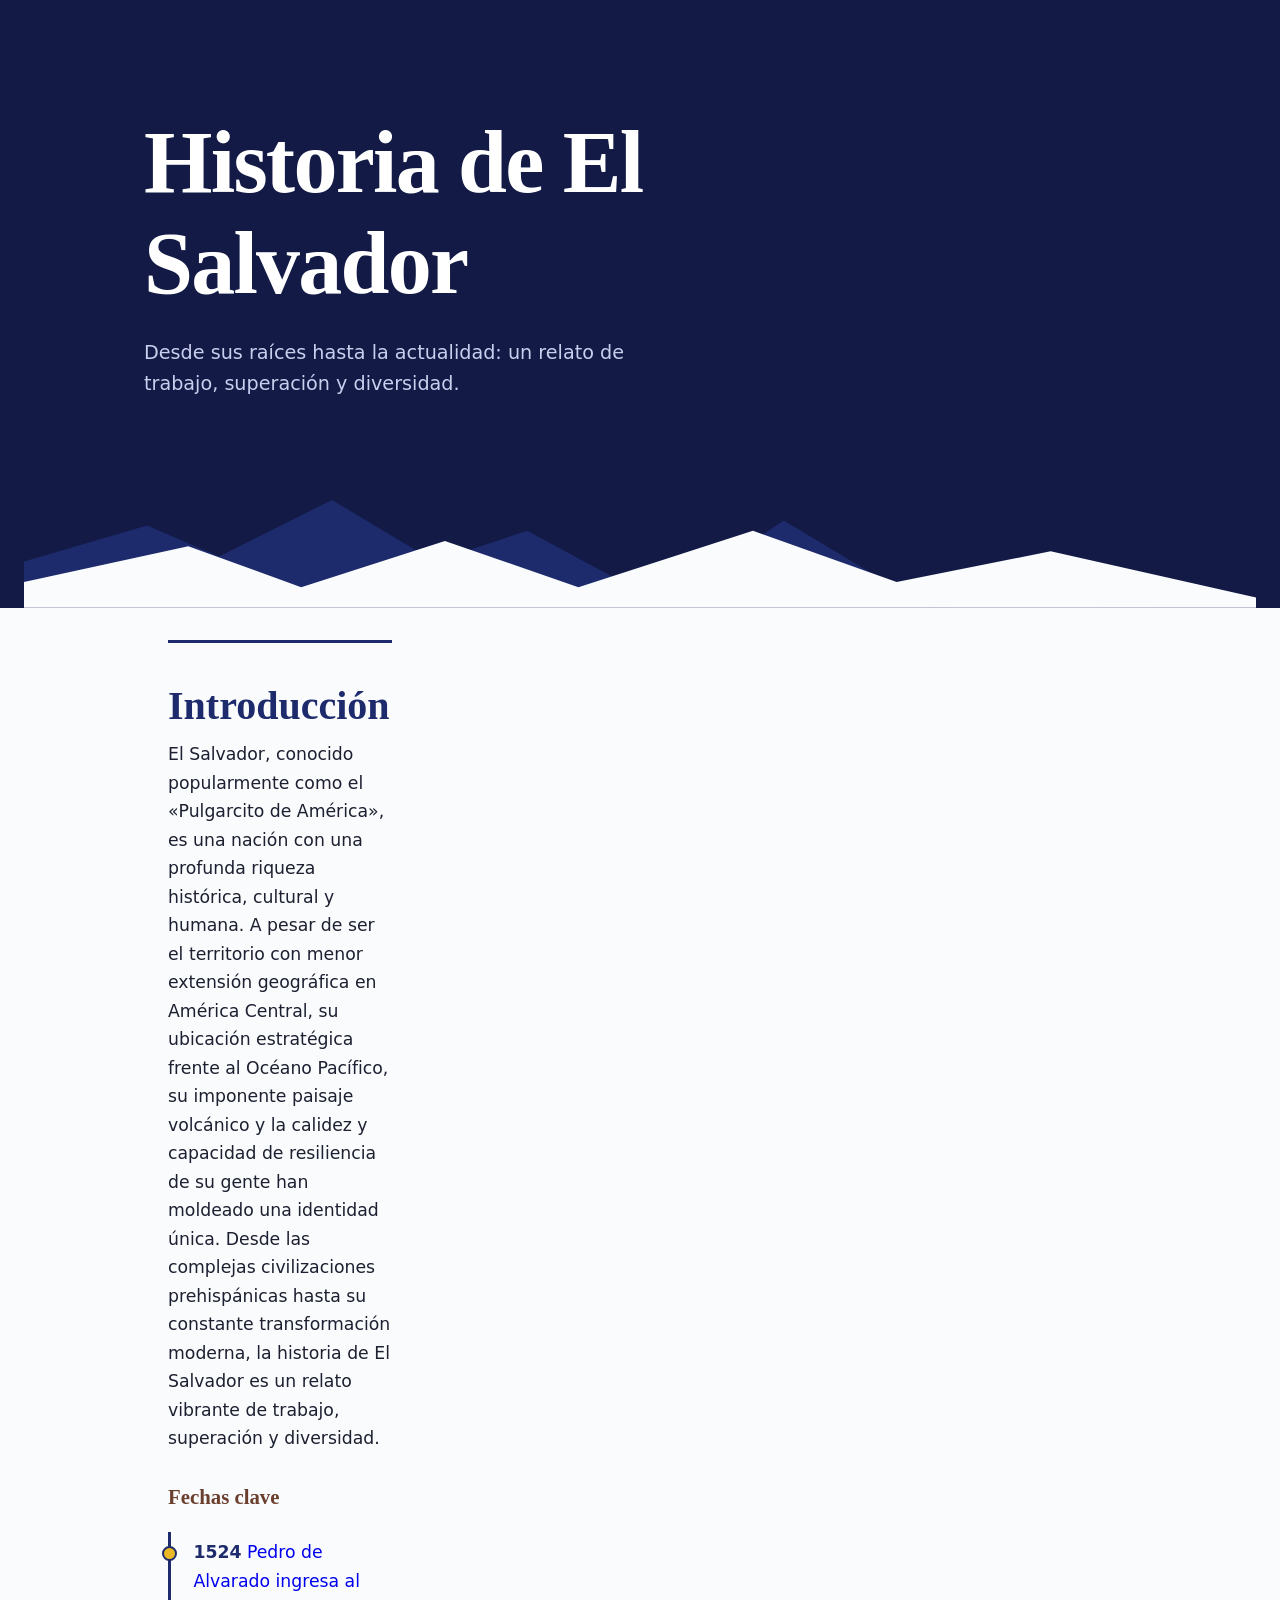
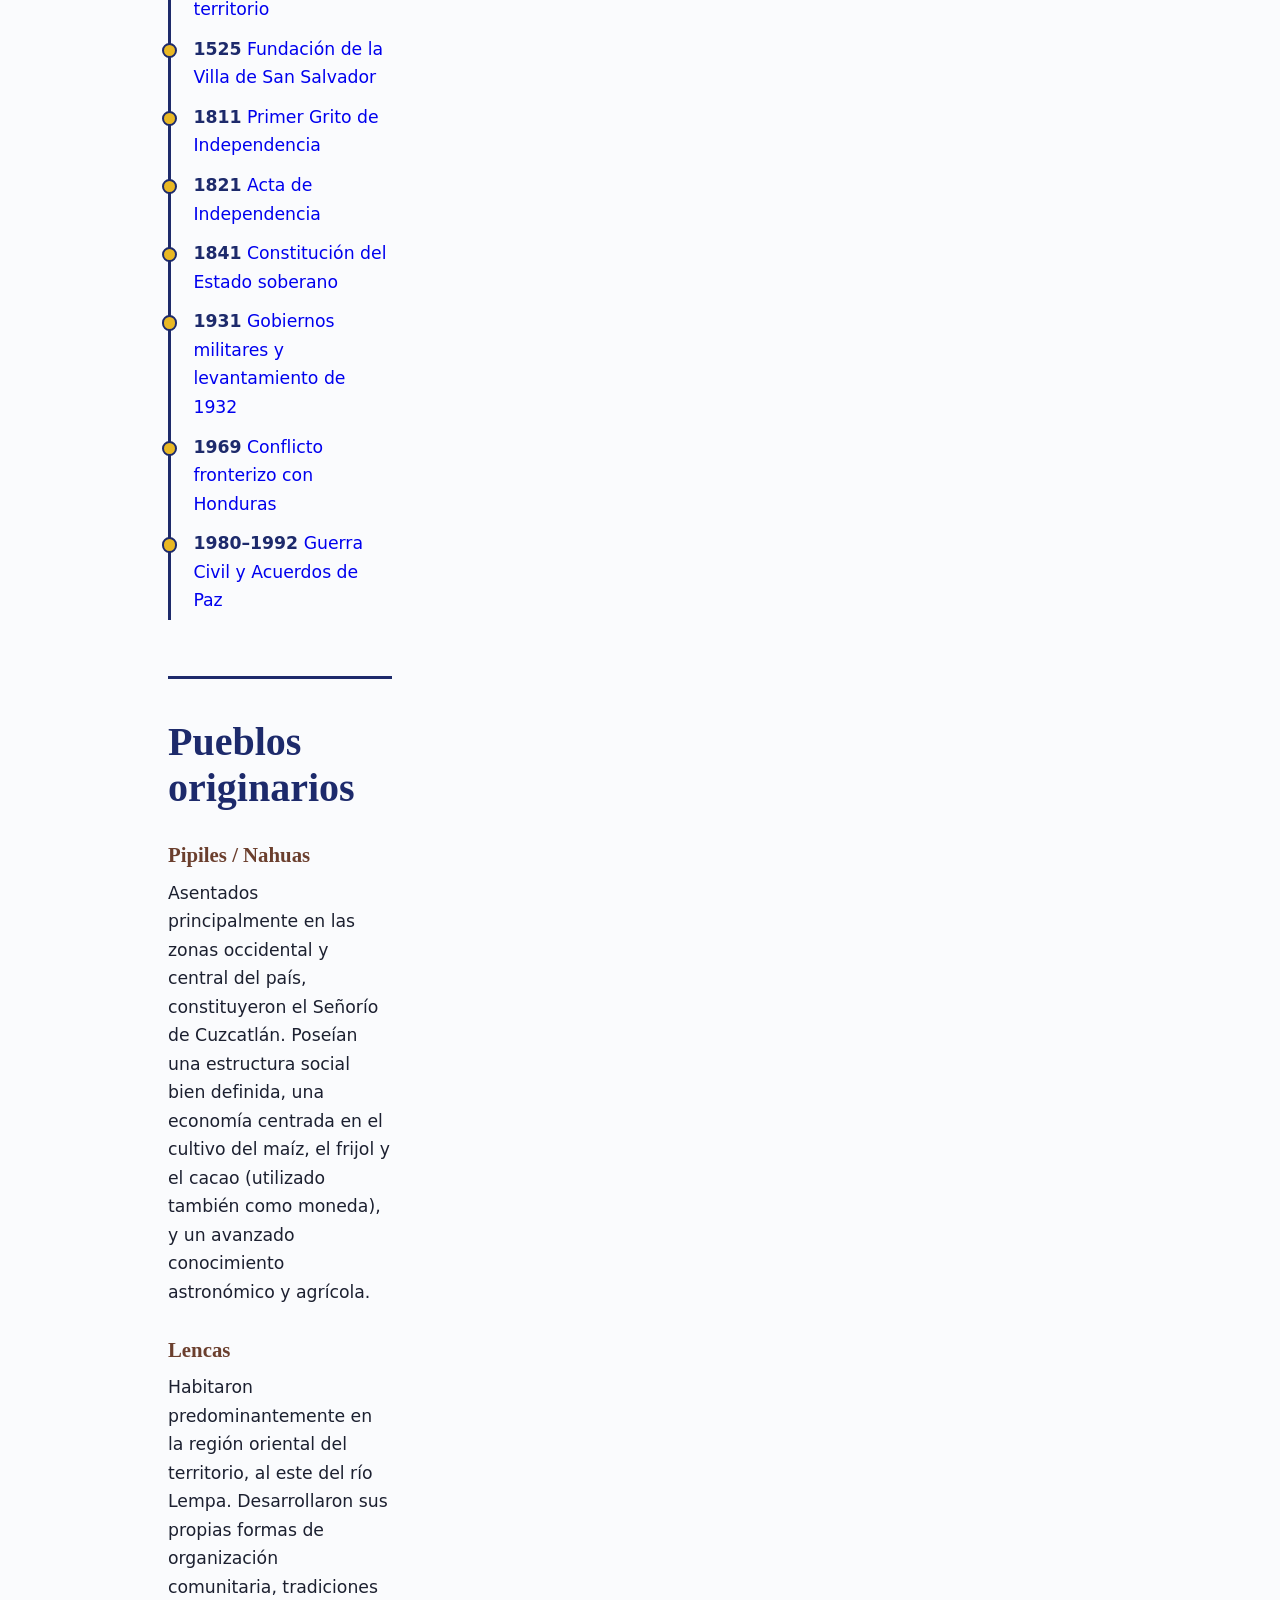
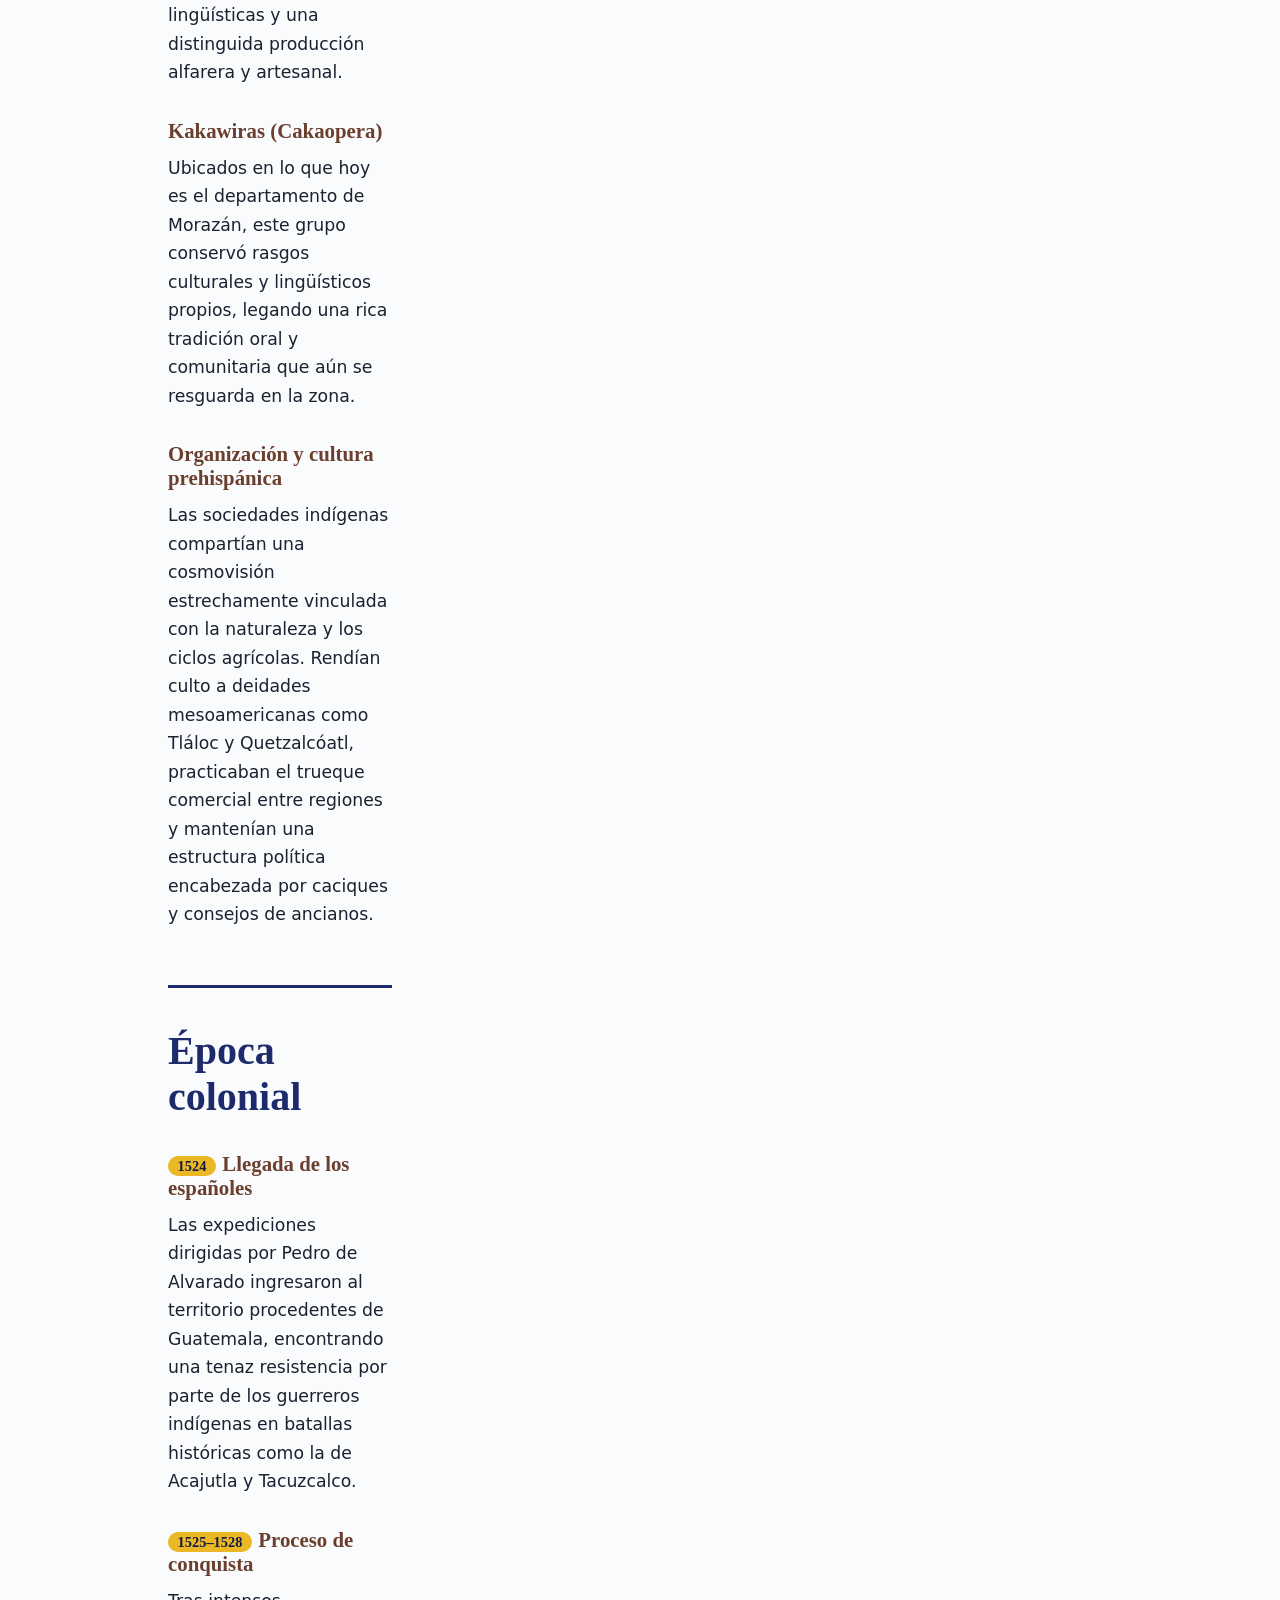
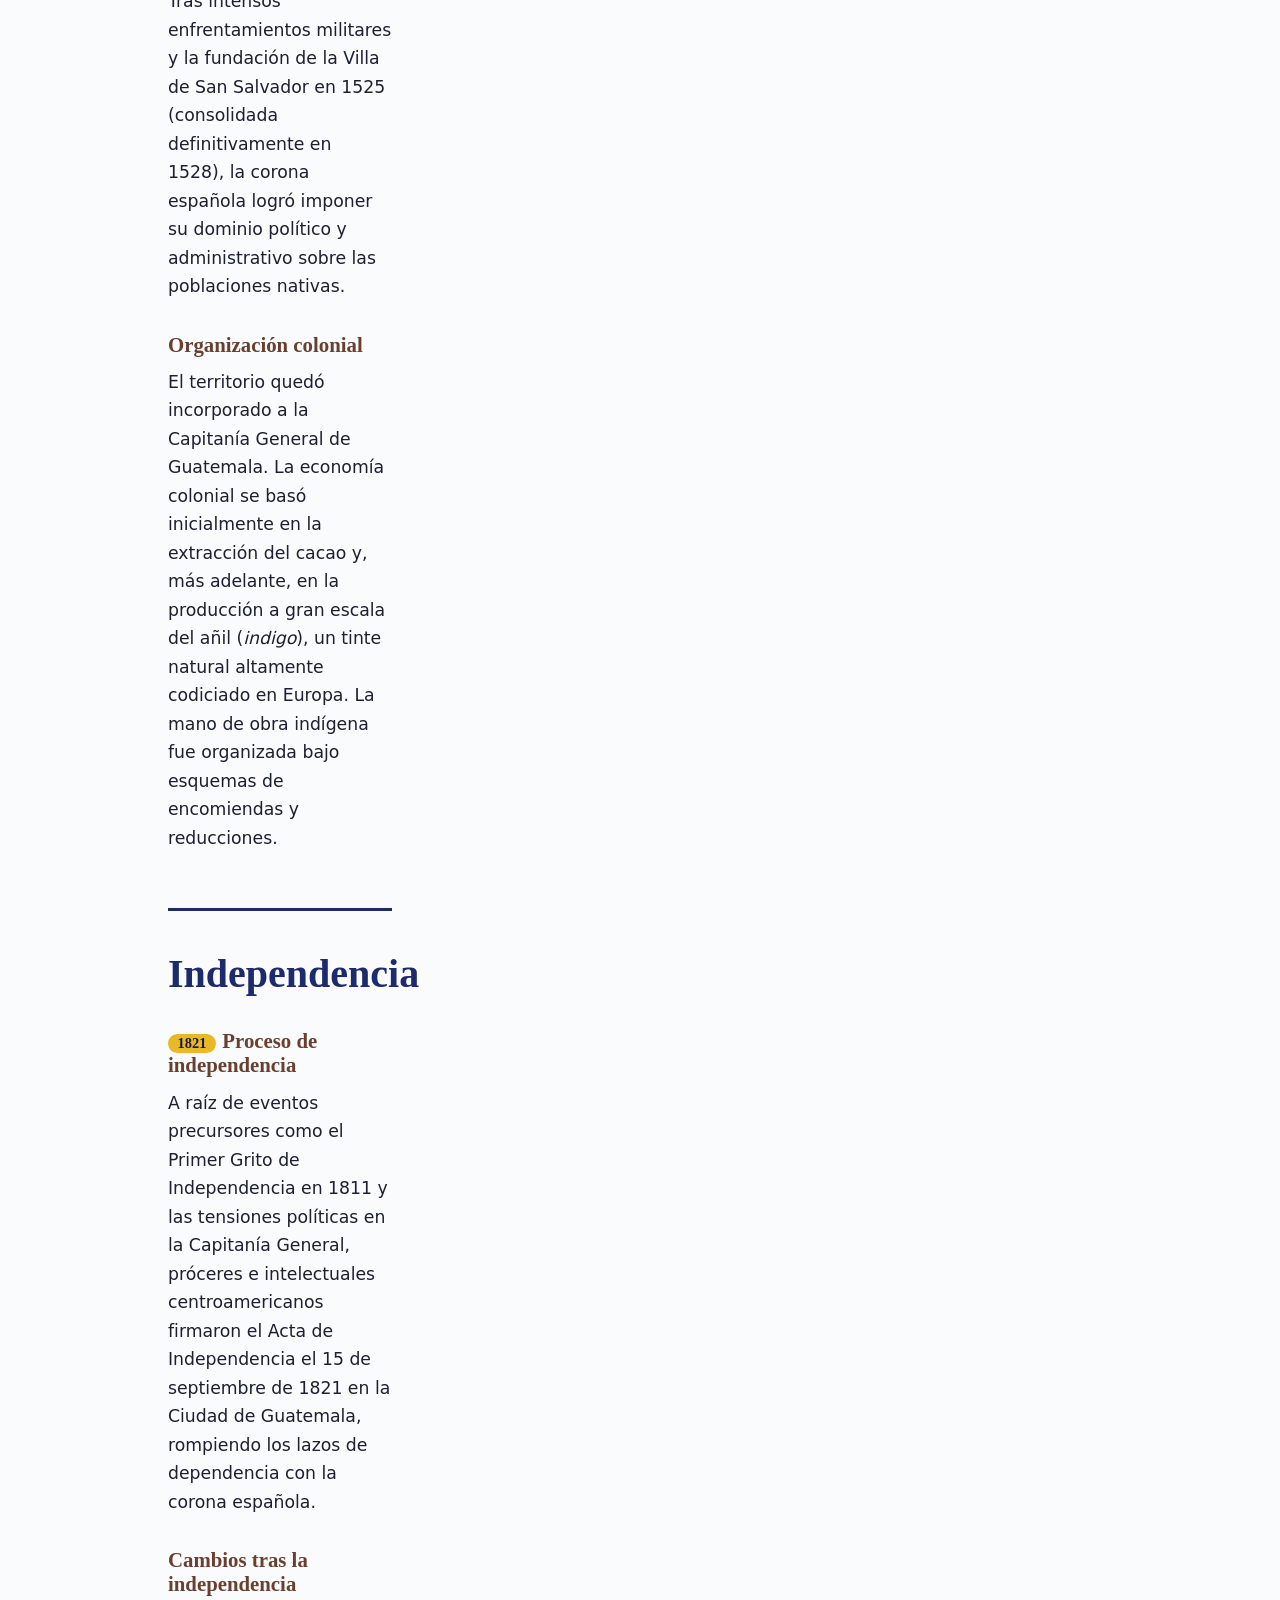
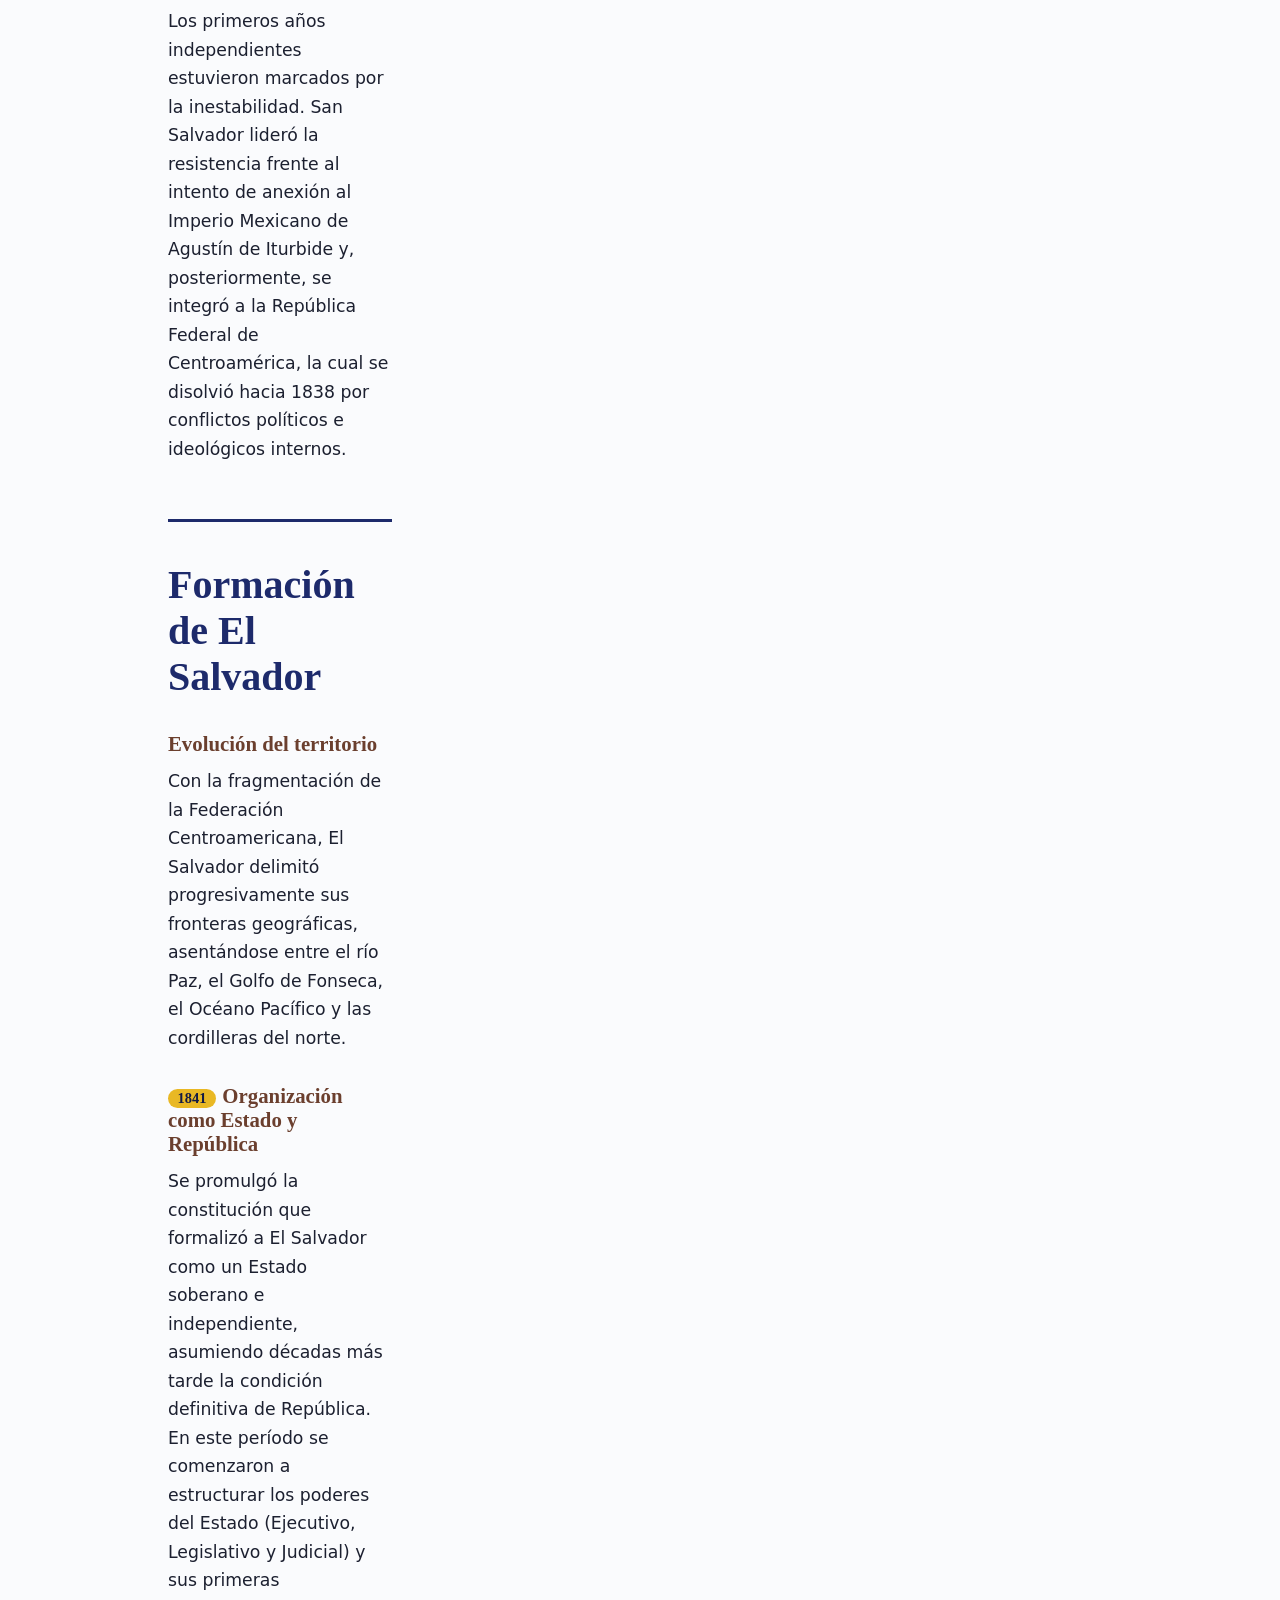
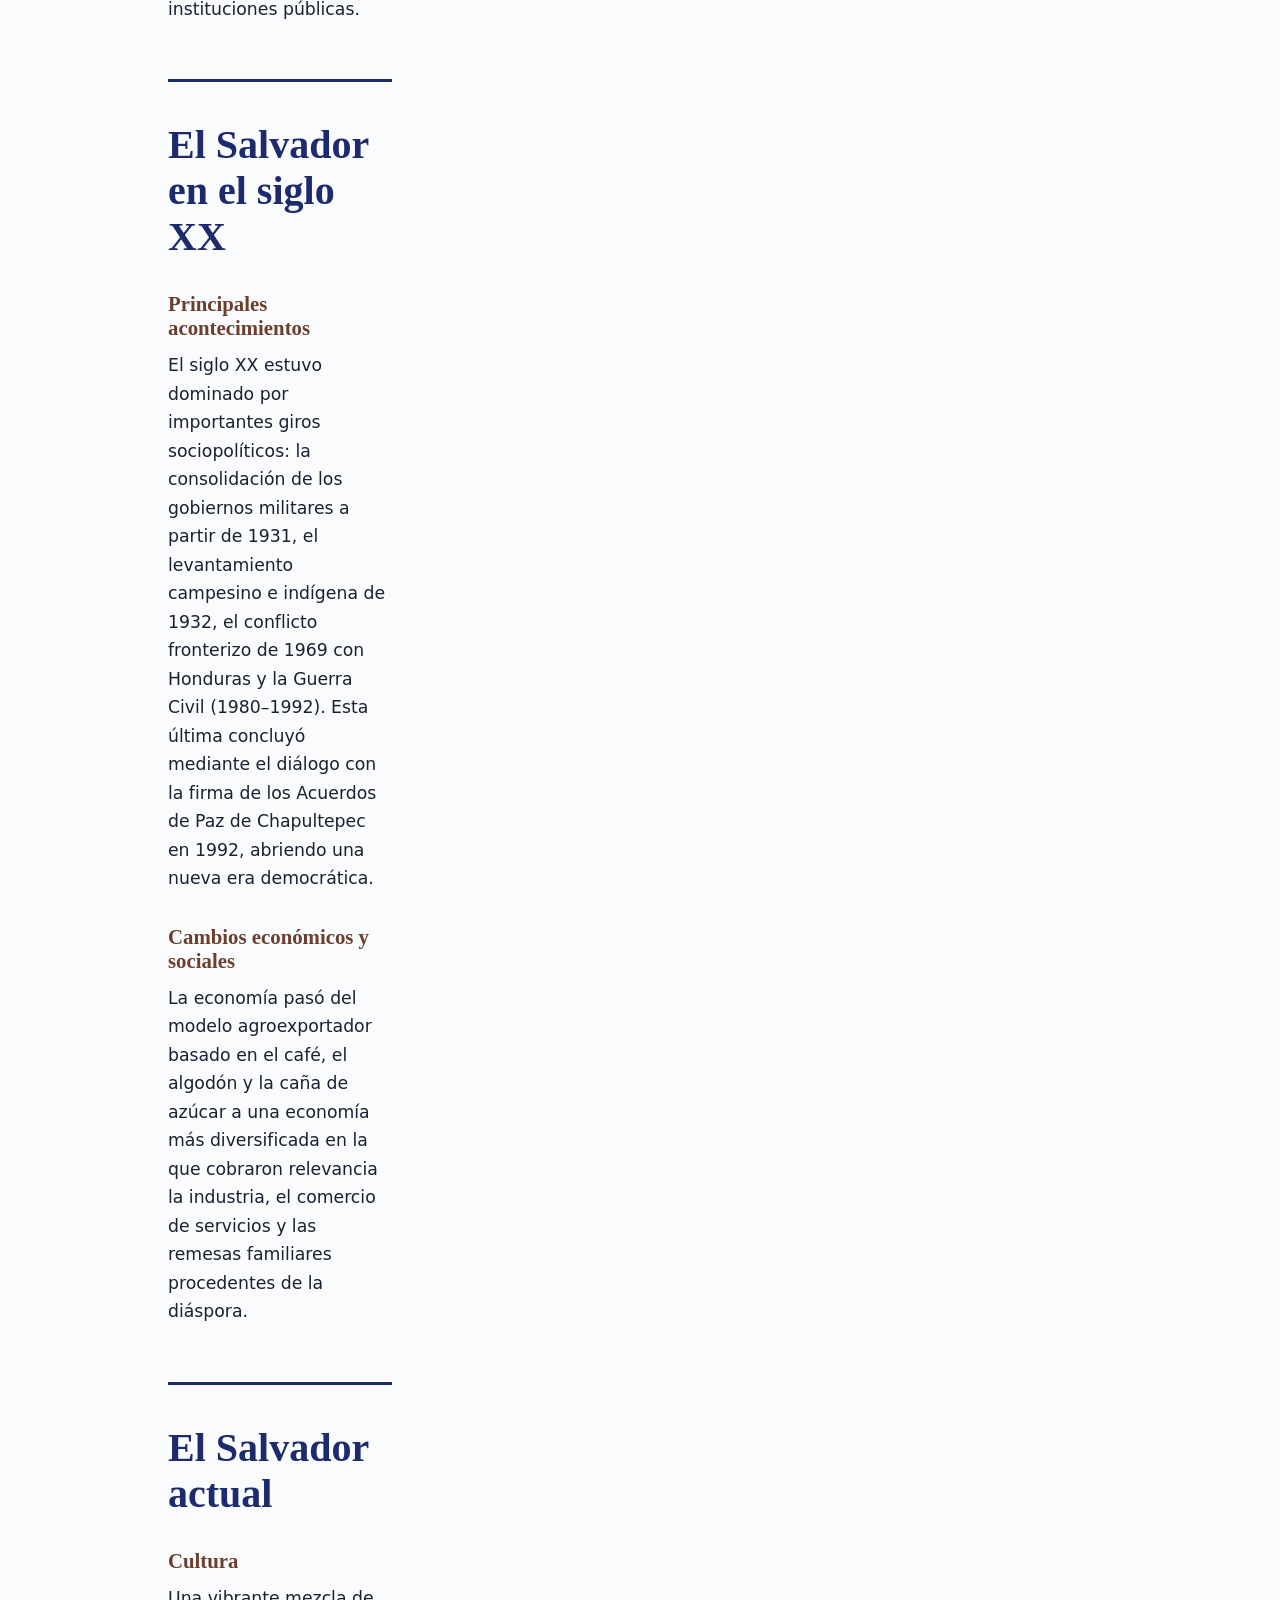
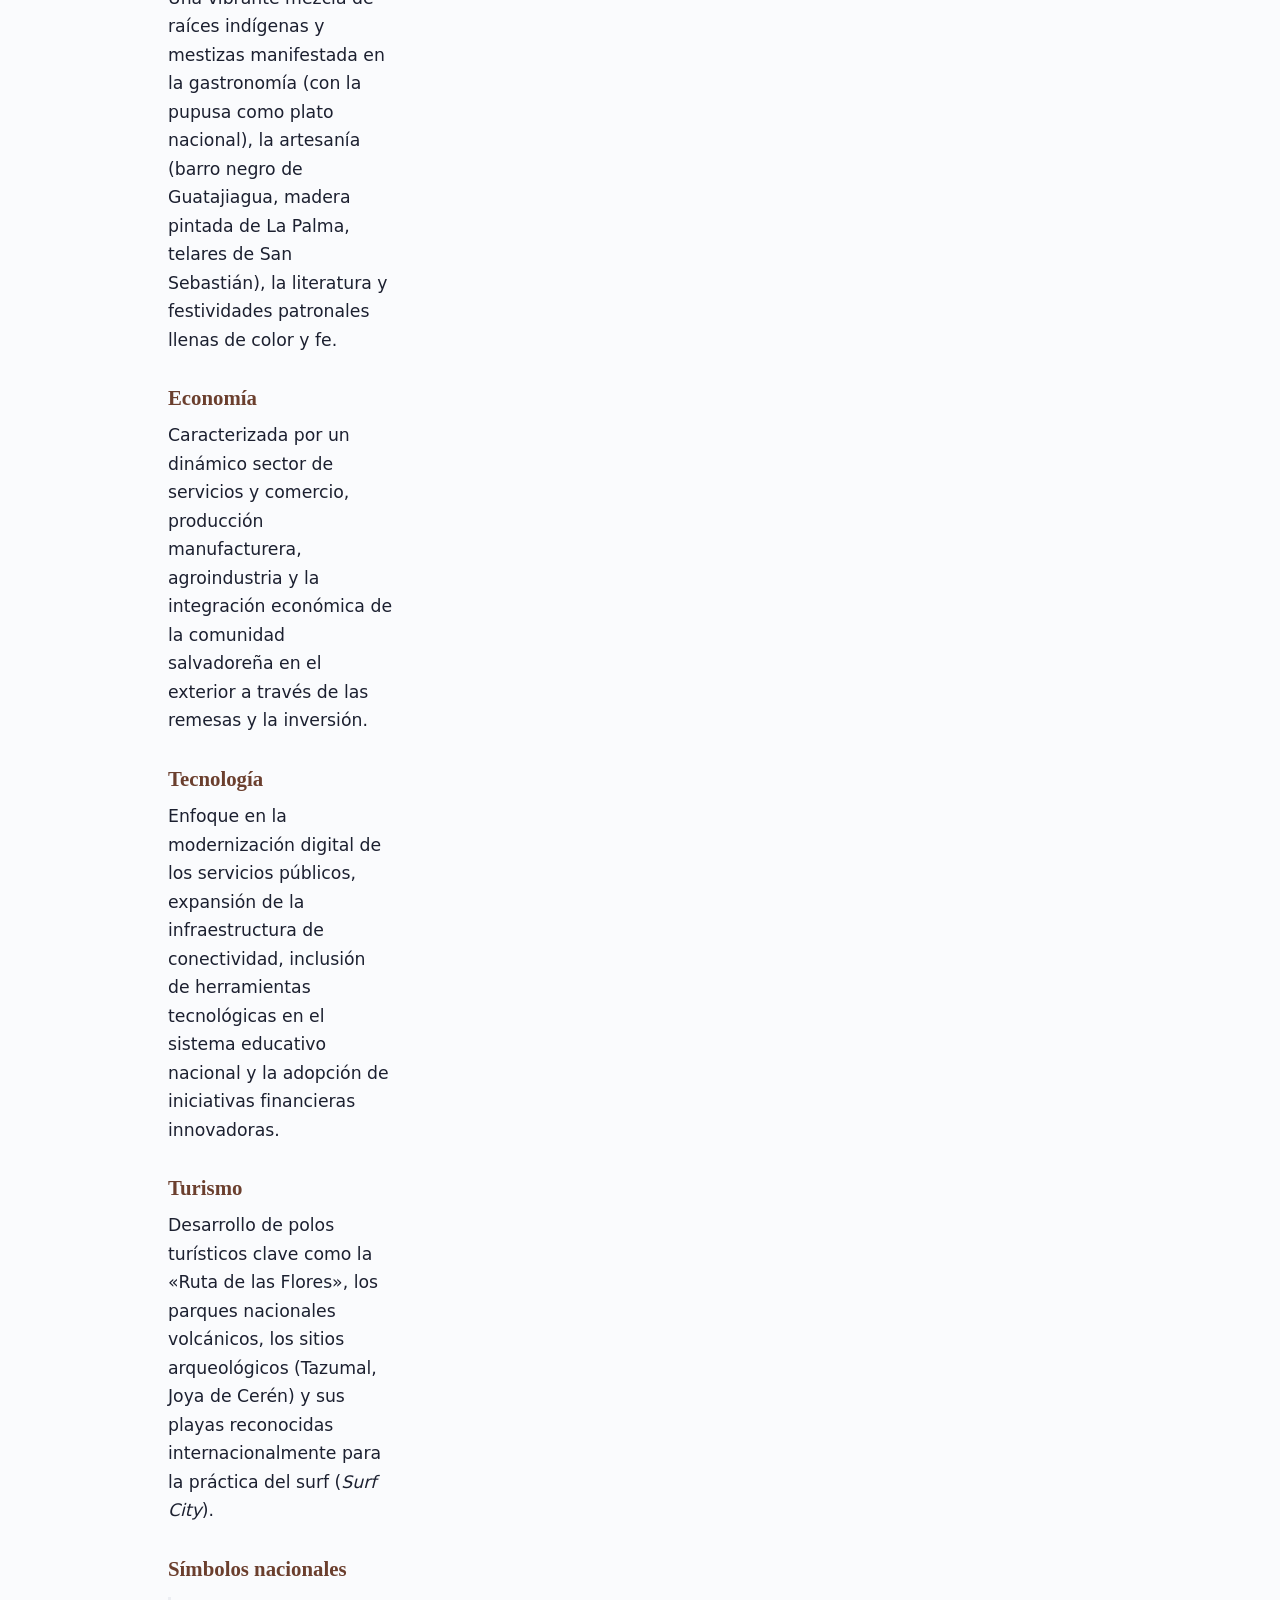
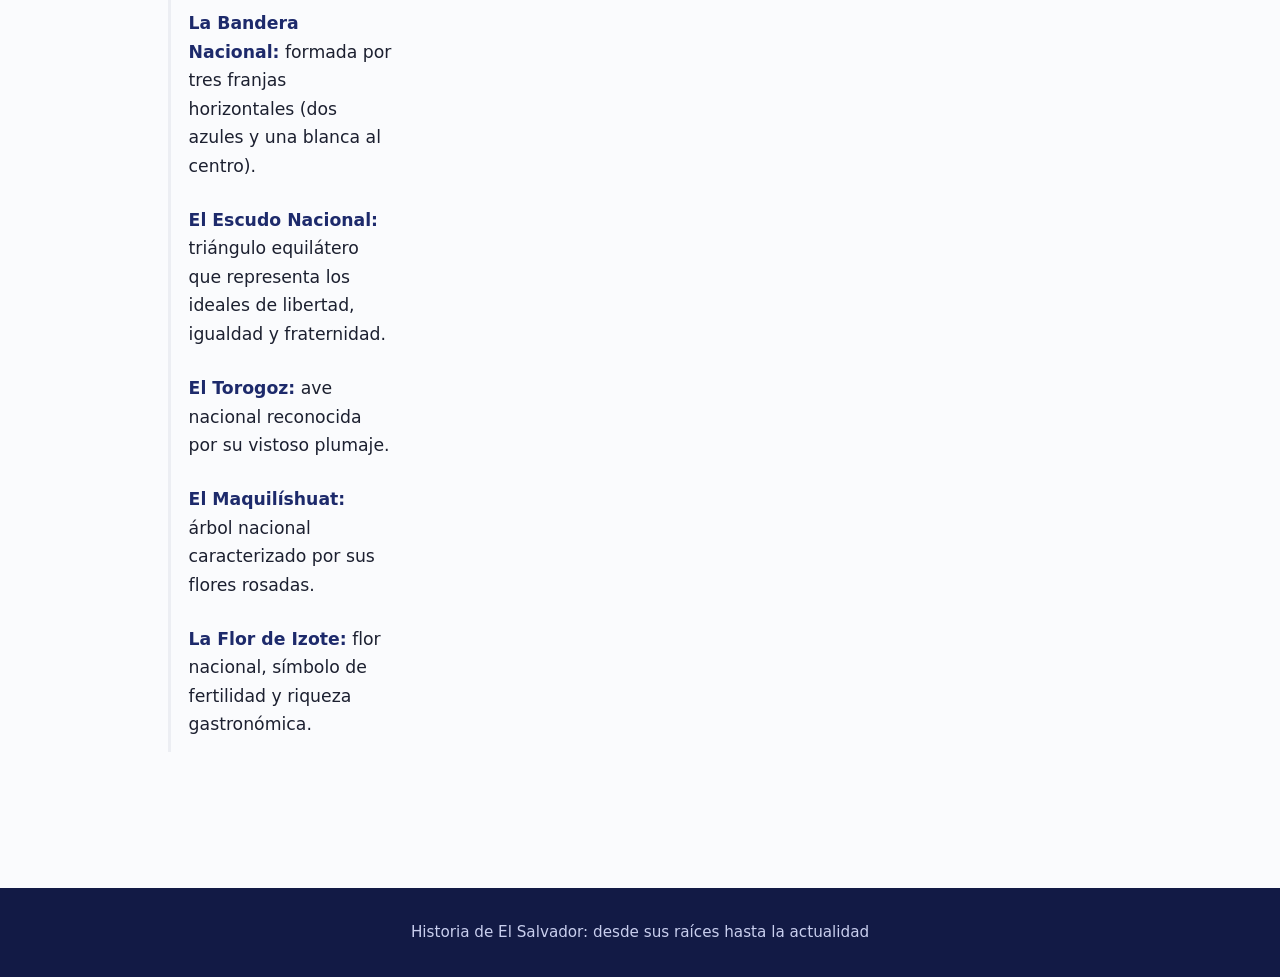
==== index.html @ 71a34c76 "Rename iniciosv.html to index.html" ====
<!DOCTYPE html>
<html lang="es">
<head>
<meta charset="UTF-8">
<meta name="viewport" content="width=device-width, initial-scale=1.0">
<meta name="robots" content="noindex, nofollow">
<style>
:root{--anil:#1d2a6b;--osc:#121a45;--ceniza:#eceef3;--papel:#fafbfd;--tinta:#1c2030;--maiz:#e9b824;--barro:#6b3f2e}
*{box-sizing:border-box}
html{scroll-behavior:smooth}
body{margin:0;font:1.08rem/1.65 "Source Sans 3",system-ui,sans-serif;color:var(--tinta);background:var(--papel)}
h1,h2,h3{font-family:Fraunces,Georgia,serif;line-height:1.15;margin:0}
:focus-visible{outline:3px solid var(--maiz);outline-offset:3px}
.portada{background:var(--osc);color:#fff;padding:clamp(3rem,10vw,7rem) 1.5rem 0}
.portada .in{max-width:62rem;margin:0 auto;padding-bottom:4rem}
.portada h1{font-size:clamp(2.5rem,8vw,5.5rem);font-weight:800;letter-spacing:-.02em;max-width:15ch}
.portada p{max-width:34rem;margin:1.4rem 0 0;font-size:1.2rem;color:#c9cfee}
.volcanes{display:block;width:100%;height:auto}
.volcanes path{fill:var(--anil)}
.volcanes path:last-child{fill:var(--papel)}
.wrap{max-width:62rem;margin:0 auto;padding:0 1.5rem;display:grid;grid-template-columns:14rem 1fr;gap:3.5rem}
nav{position:sticky;top:0;align-self:start;padding:2rem 0}
nav ol{list-style:none;margin:0;padding:0;border-left:3px solid var(--ceniza)}
nav a{display:block;padding:.45rem 0 .45rem 1rem;text-decoration:none;color:#4a5068;font-weight:600;font-size:.96rem;margin-left:-3px;border-left:3px solid transparent}
nav a:hover,nav a.on{color:var(--anil);border-left-color:var(--maiz)}
main{padding:2rem 0 5rem;max-width:42rem}
section{padding-top:2.5rem;margin-bottom:3.5rem;border-top:3px solid var(--anil)}
h2{font-size:clamp(1.8rem,4vw,2.5rem);color:var(--anil);font-weight:800}
h3{font-size:1.3rem;margin:2rem 0 .5rem;color:var(--barro);font-weight:600}
p{margin:.7rem 0}
.fecha{display:inline-block;background:var(--maiz);color:var(--osc);font-weight:600;font-size:.9rem;padding:.1rem .6rem;border-radius:2rem;margin-right:.4rem}
.linea{list-style:none;margin:1.5rem 0 0;padding:0 0 0 1.4rem;border-left:3px solid var(--anil)}
.linea li{position:relative;padding:.35rem 0}
.linea li:before{content:"";position:absolute;left:-1.95rem;top:.85rem;width:.7rem;height:.7rem;border-radius:50%;background:var(--maiz);border:2px solid var(--anil)}
.linea a{text-decoration:none}
.linea b{color:var(--anil)}
.simbolos{list-style:none;padding:0;margin:1rem 0}
.simbolos li{padding:.8rem 0 .8rem 1.1rem;border-left:3px solid var(--ceniza)}
.simbolos li:hover{border-left-color:var(--maiz)}
.simbolos strong{color:var(--anil)}
footer{background:var(--osc);color:#c9cfee;text-align:center;padding:2rem 1rem;font-size:.95rem}
@media(max-width:820px){
 .wrap{grid-template-columns:1fr;gap:0}
 nav{position:static;padding:1.5rem 0 0}
 nav ol{display:flex;flex-wrap:wrap;gap:.3rem;border:0}
 nav a{border:0;background:var(--ceniza);padding:.4rem .8rem;border-radius:2rem;margin:0;font-size:.9rem}
 nav a.on,nav a:hover{background:var(--maiz);color:var(--osc)}
}
@media(prefers-reduced-motion:reduce){html{scroll-behavior:auto}}
</style>
</head>
<body>
<header class="portada">
  <div class="in">
    <h1>Historia de El Salvador</h1>
    <p>Desde sus raíces hasta la actualidad: un relato de trabajo, superación y diversidad.</p>
  </div>
  <svg class="volcanes" viewBox="0 0 1200 140" preserveAspectRatio="none" aria-hidden="true">
    <path d="M0 140V95L120 60l70 30 110-55 100 60 90-30 130 70 120-80 150 90 90-40 120 60V140z"/>
    <path d="M0 140V115l160-35 110 40 140-45 130 45 170-55 140 50 150-30 200 45V140z"/>
  </svg>
</header>

<div class="wrap">
  <main>
    <section id="introduccion">
      <h2>Introducción</h2>
      <p>El Salvador, conocido popularmente como el «Pulgarcito de América», es una nación con una profunda riqueza histórica, cultural y humana. A pesar de ser el territorio con menor extensión geográfica en América Central, su ubicación estratégica frente al Océano Pacífico, su imponente paisaje volcánico y la calidez y capacidad de resiliencia de su gente han moldeado una identidad única. Desde las complejas civilizaciones prehispánicas hasta su constante transformación moderna, la historia de El Salvador es un relato vibrante de trabajo, superación y diversidad.</p>
      <h3>Fechas clave</h3>
      <ol class="linea">
        <li><a href="#colonia"><b>1524</b> Pedro de Alvarado ingresa al territorio</a></li>
        <li><a href="#colonia"><b>1525</b> Fundación de la Villa de San Salvador</a></li>
        <li><a href="#independencia"><b>1811</b> Primer Grito de Independencia</a></li>
        <li><a href="#independencia"><b>1821</b> Acta de Independencia</a></li>
        <li><a href="#formacion"><b>1841</b> Constitución del Estado soberano</a></li>
        <li><a href="#siglo-xx"><b>1931</b> Gobiernos militares y levantamiento de 1932</a></li>
        <li><a href="#siglo-xx"><b>1969</b> Conflicto fronterizo con Honduras</a></li>
        <li><a href="#siglo-xx"><b>1980–1992</b> Guerra Civil y Acuerdos de Paz</a></li>
      </ol>
    </section>

    <section id="originarios">
      <h2>Pueblos originarios</h2>
      <h3>Pipiles / Nahuas</h3>
      <p>Asentados principalmente en las zonas occidental y central del país, constituyeron el Señorío de Cuzcatlán. Poseían una estructura social bien definida, una economía centrada en el cultivo del maíz, el frijol y el cacao (utilizado también como moneda), y un avanzado conocimiento astronómico y agrícola.</p>
      <h3>Lencas</h3>
      <p>Habitaron predominantemente en la región oriental del territorio, al este del río Lempa. Desarrollaron sus propias formas de organización comunitaria, tradiciones lingüísticas y una distinguida producción alfarera y artesanal.</p>
      <h3>Kakawiras (Cakaopera)</h3>
      <p>Ubicados en lo que hoy es el departamento de Morazán, este grupo conservó rasgos culturales y lingüísticos propios, legando una rica tradición oral y comunitaria que aún se resguarda en la zona.</p>
      <h3>Organización y cultura prehispánica</h3>
      <p>Las sociedades indígenas compartían una cosmovisión estrechamente vinculada con la naturaleza y los ciclos agrícolas. Rendían culto a deidades mesoamericanas como Tláloc y Quetzalcóatl, practicaban el trueque comercial entre regiones y mantenían una estructura política encabezada por caciques y consejos de ancianos.</p>
    </section>

    <section id="colonia">
      <h2>Época colonial</h2>
      <h3><span class="fecha">1524</span>Llegada de los españoles</h3>
      <p>Las expediciones dirigidas por Pedro de Alvarado ingresaron al territorio procedentes de Guatemala, encontrando una tenaz resistencia por parte de los guerreros indígenas en batallas históricas como la de Acajutla y Tacuzcalco.</p>
      <h3><span class="fecha">1525–1528</span>Proceso de conquista</h3>
      <p>Tras intensos enfrentamientos militares y la fundación de la Villa de San Salvador en 1525 (consolidada definitivamente en 1528), la corona española logró imponer su dominio político y administrativo sobre las poblaciones nativas.</p>
      <h3>Organización colonial</h3>
      <p>El territorio quedó incorporado a la Capitanía General de Guatemala. La economía colonial se basó inicialmente en la extracción del cacao y, más adelante, en la producción a gran escala del añil (<em>indigo</em>), un tinte natural altamente codiciado en Europa. La mano de obra indígena fue organizada bajo esquemas de encomiendas y reducciones.</p>
    </section>

    <section id="independencia">
      <h2>Independencia</h2>
      <h3><span class="fecha">1821</span>Proceso de independencia</h3>
      <p>A raíz de eventos precursores como el Primer Grito de Independencia en 1811 y las tensiones políticas en la Capitanía General, próceres e intelectuales centroamericanos firmaron el Acta de Independencia el 15 de septiembre de 1821 en la Ciudad de Guatemala, rompiendo los lazos de dependencia con la corona española.</p>
      <h3>Cambios tras la independencia</h3>
      <p>Los primeros años independientes estuvieron marcados por la inestabilidad. San Salvador lideró la resistencia frente al intento de anexión al Imperio Mexicano de Agustín de Iturbide y, posteriormente, se integró a la República Federal de Centroamérica, la cual se disolvió hacia 1838 por conflictos políticos e ideológicos internos.</p>
    </section>

    <section id="formacion">
      <h2>Formación de El Salvador</h2>
      <h3>Evolución del territorio</h3>
      <p>Con la fragmentación de la Federación Centroamericana, El Salvador delimitó progresivamente sus fronteras geográficas, asentándose entre el río Paz, el Golfo de Fonseca, el Océano Pacífico y las cordilleras del norte.</p>
      <h3><span class="fecha">1841</span>Organización como Estado y República</h3>
      <p>Se promulgó la constitución que formalizó a El Salvador como un Estado soberano e independiente, asumiendo décadas más tarde la condición definitiva de República. En este período se comenzaron a estructurar los poderes del Estado (Ejecutivo, Legislativo y Judicial) y sus primeras instituciones públicas.</p>
    </section>

    <section id="siglo-xx">
      <h2>El Salvador en el siglo XX</h2>
      <h3>Principales acontecimientos</h3>
      <p>El siglo XX estuvo dominado por importantes giros sociopolíticos: la consolidación de los gobiernos militares a partir de 1931, el levantamiento campesino e indígena de 1932, el conflicto fronterizo de 1969 con Honduras y la Guerra Civil (1980–1992). Esta última concluyó mediante el diálogo con la firma de los Acuerdos de Paz de Chapultepec en 1992, abriendo una nueva era democrática.</p>
      <h3>Cambios económicos y sociales</h3>
      <p>La economía pasó del modelo agroexportador basado en el café, el algodón y la caña de azúcar a una economía más diversificada en la que cobraron relevancia la industria, el comercio de servicios y las remesas familiares procedentes de la diáspora.</p>
    </section>

    <section id="actual">
      <h2>El Salvador actual</h2>
      <h3>Cultura</h3>
      <p>Una vibrante mezcla de raíces indígenas y mestizas manifestada en la gastronomía (con la pupusa como plato nacional), la artesanía (barro negro de Guatajiagua, madera pintada de La Palma, telares de San Sebastián), la literatura y festividades patronales llenas de color y fe.</p>
      <h3>Economía</h3>
      <p>Caracterizada por un dinámico sector de servicios y comercio, producción manufacturera, agroindustria y la integración económica de la comunidad salvadoreña en el exterior a través de las remesas y la inversión.</p>
      <h3>Tecnología</h3>
      <p>Enfoque en la modernización digital de los servicios públicos, expansión de la infraestructura de conectividad, inclusión de herramientas tecnológicas en el sistema educativo nacional y la adopción de iniciativas financieras innovadoras.</p>
      <h3>Turismo</h3>
      <p>Desarrollo de polos turísticos clave como la «Ruta de las Flores», los parques nacionales volcánicos, los sitios arqueológicos (Tazumal, Joya de Cerén) y sus playas reconocidas internacionalmente para la práctica del surf (<em>Surf City</em>).</p>
      <h3>Símbolos nacionales</h3>
      <ul class="simbolos">
        <li><strong>La Bandera Nacional:</strong> formada por tres franjas horizontales (dos azules y una blanca al centro).</li>
        <li><strong>El Escudo Nacional:</strong> triángulo equilátero que representa los ideales de libertad, igualdad y fraternidad.</li>
        <li><strong>El Torogoz:</strong> ave nacional reconocida por su vistoso plumaje.</li>
        <li><strong>El Maquilíshuat:</strong> árbol nacional caracterizado por sus flores rosadas.</li>
        <li><strong>La Flor de Izote:</strong> flor nacional, símbolo de fertilidad y riqueza gastronómica.</li>
      </ul>
    </section>
  </main>
</div>

<footer>Historia de El Salvador: desde sus raíces hasta la actualidad</footer>

<script>
const enlaces=document.querySelectorAll('nav a');
const obs=new IntersectionObserver(es=>{es.forEach(e=>{if(e.isIntersecting){enlaces.forEach(a=>a.classList.toggle('on',a.getAttribute('href')==='#'+e.target.id))}})},{rootMargin:'-30% 0px -60% 0px'});
document.querySelectorAll('main section').forEach(s=>obs.observe(s));
</script>
</body>
</html>
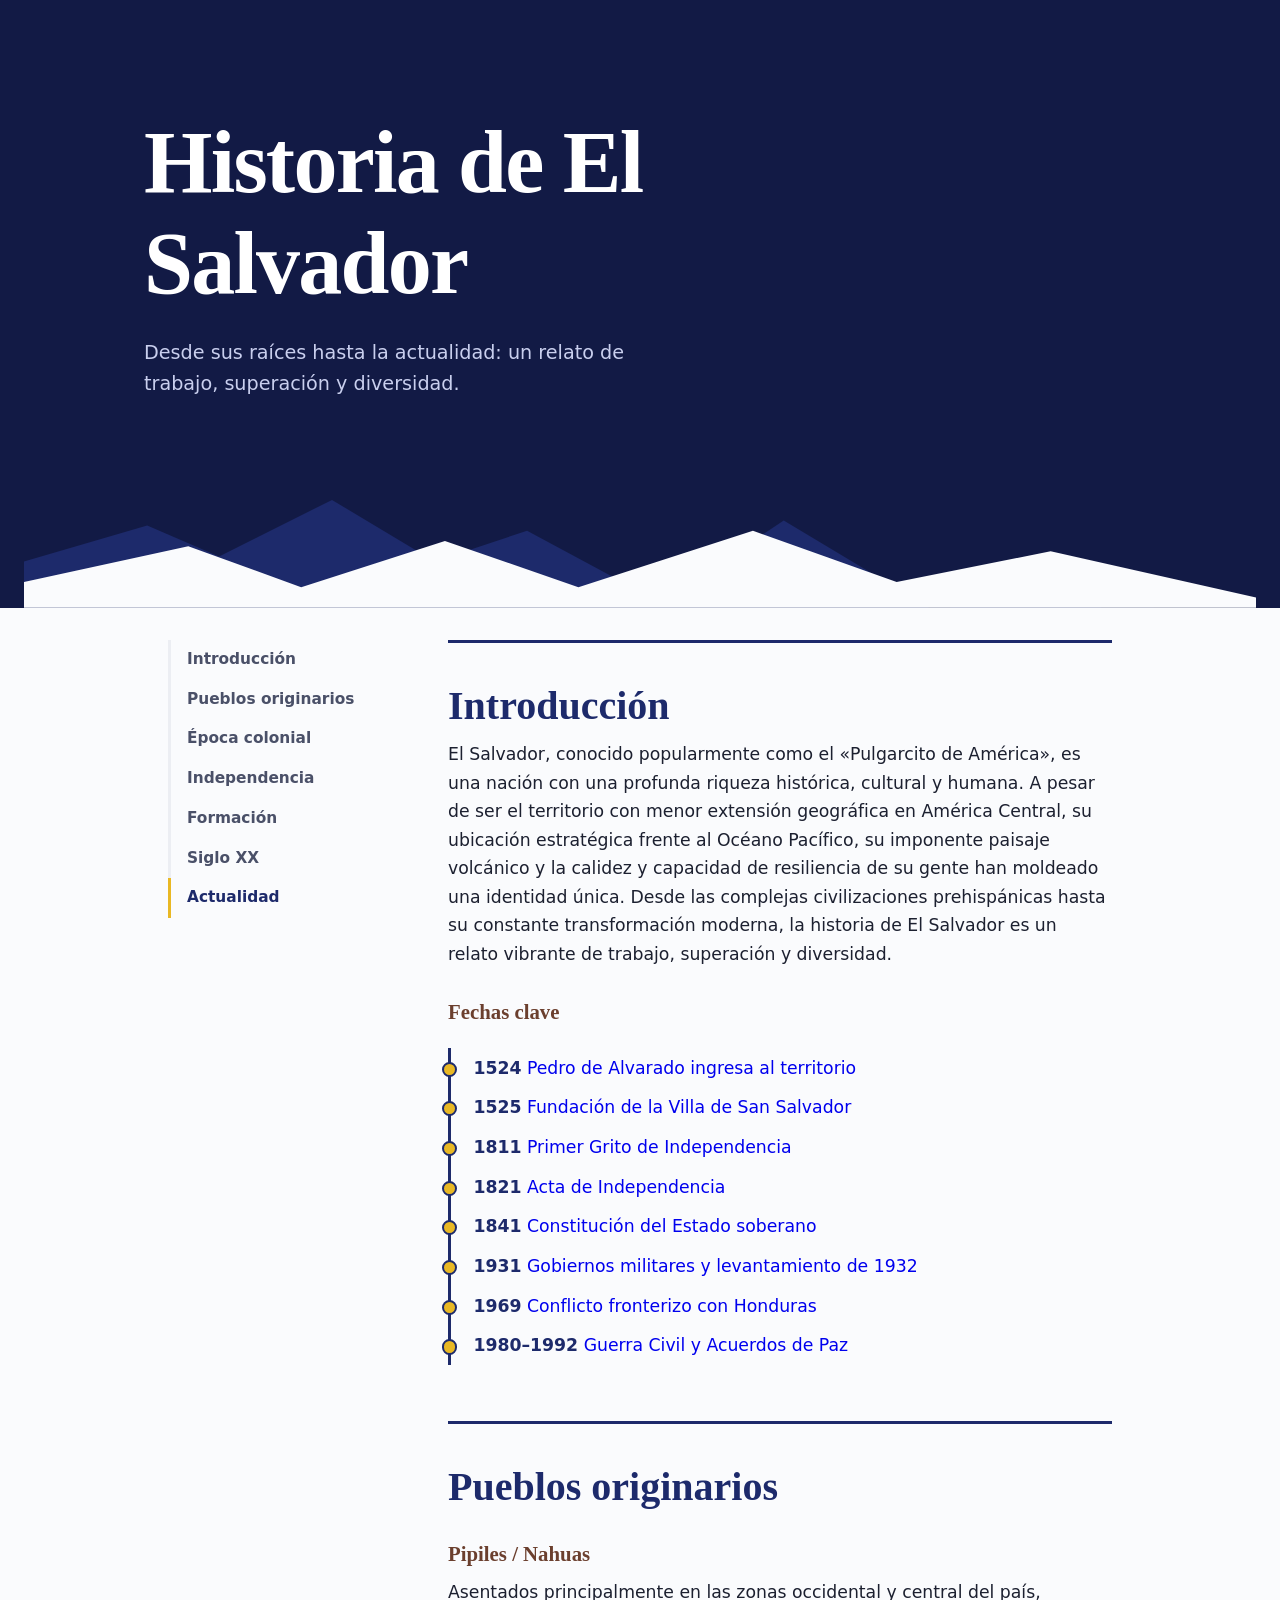
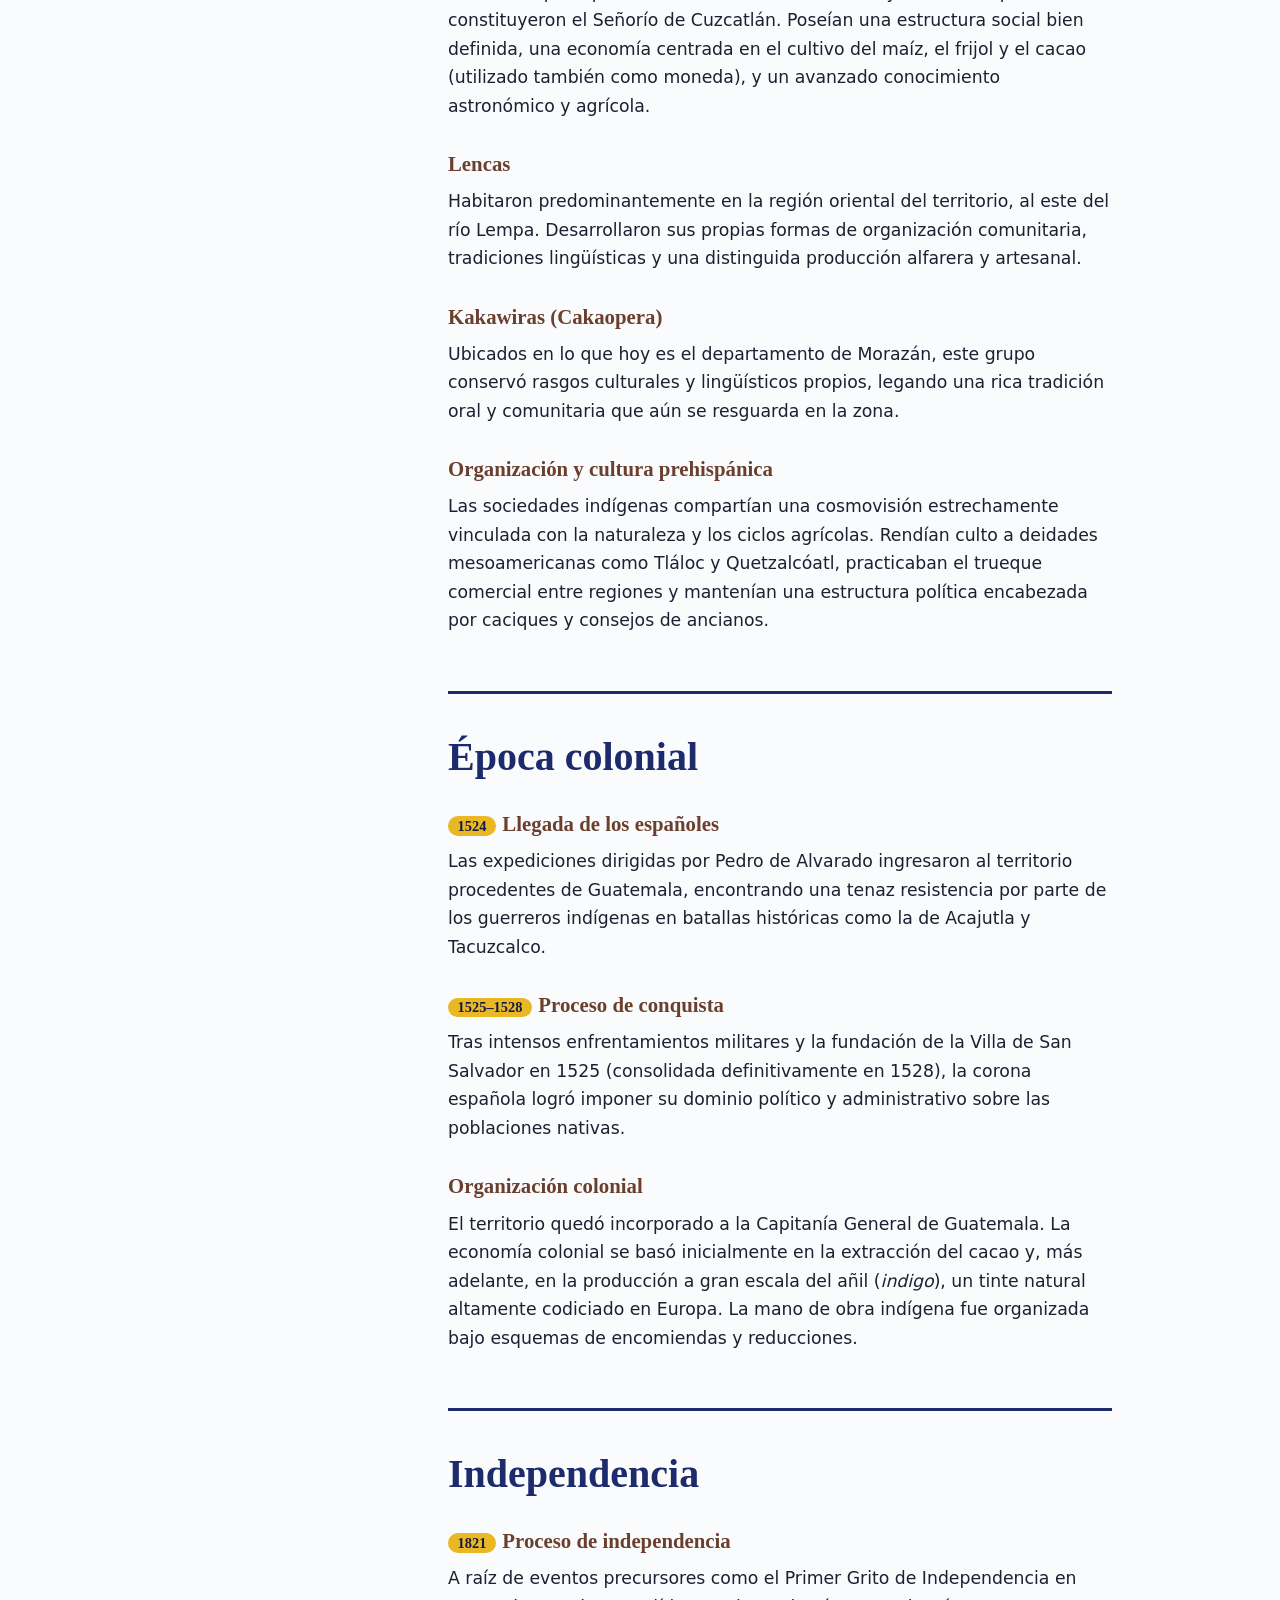
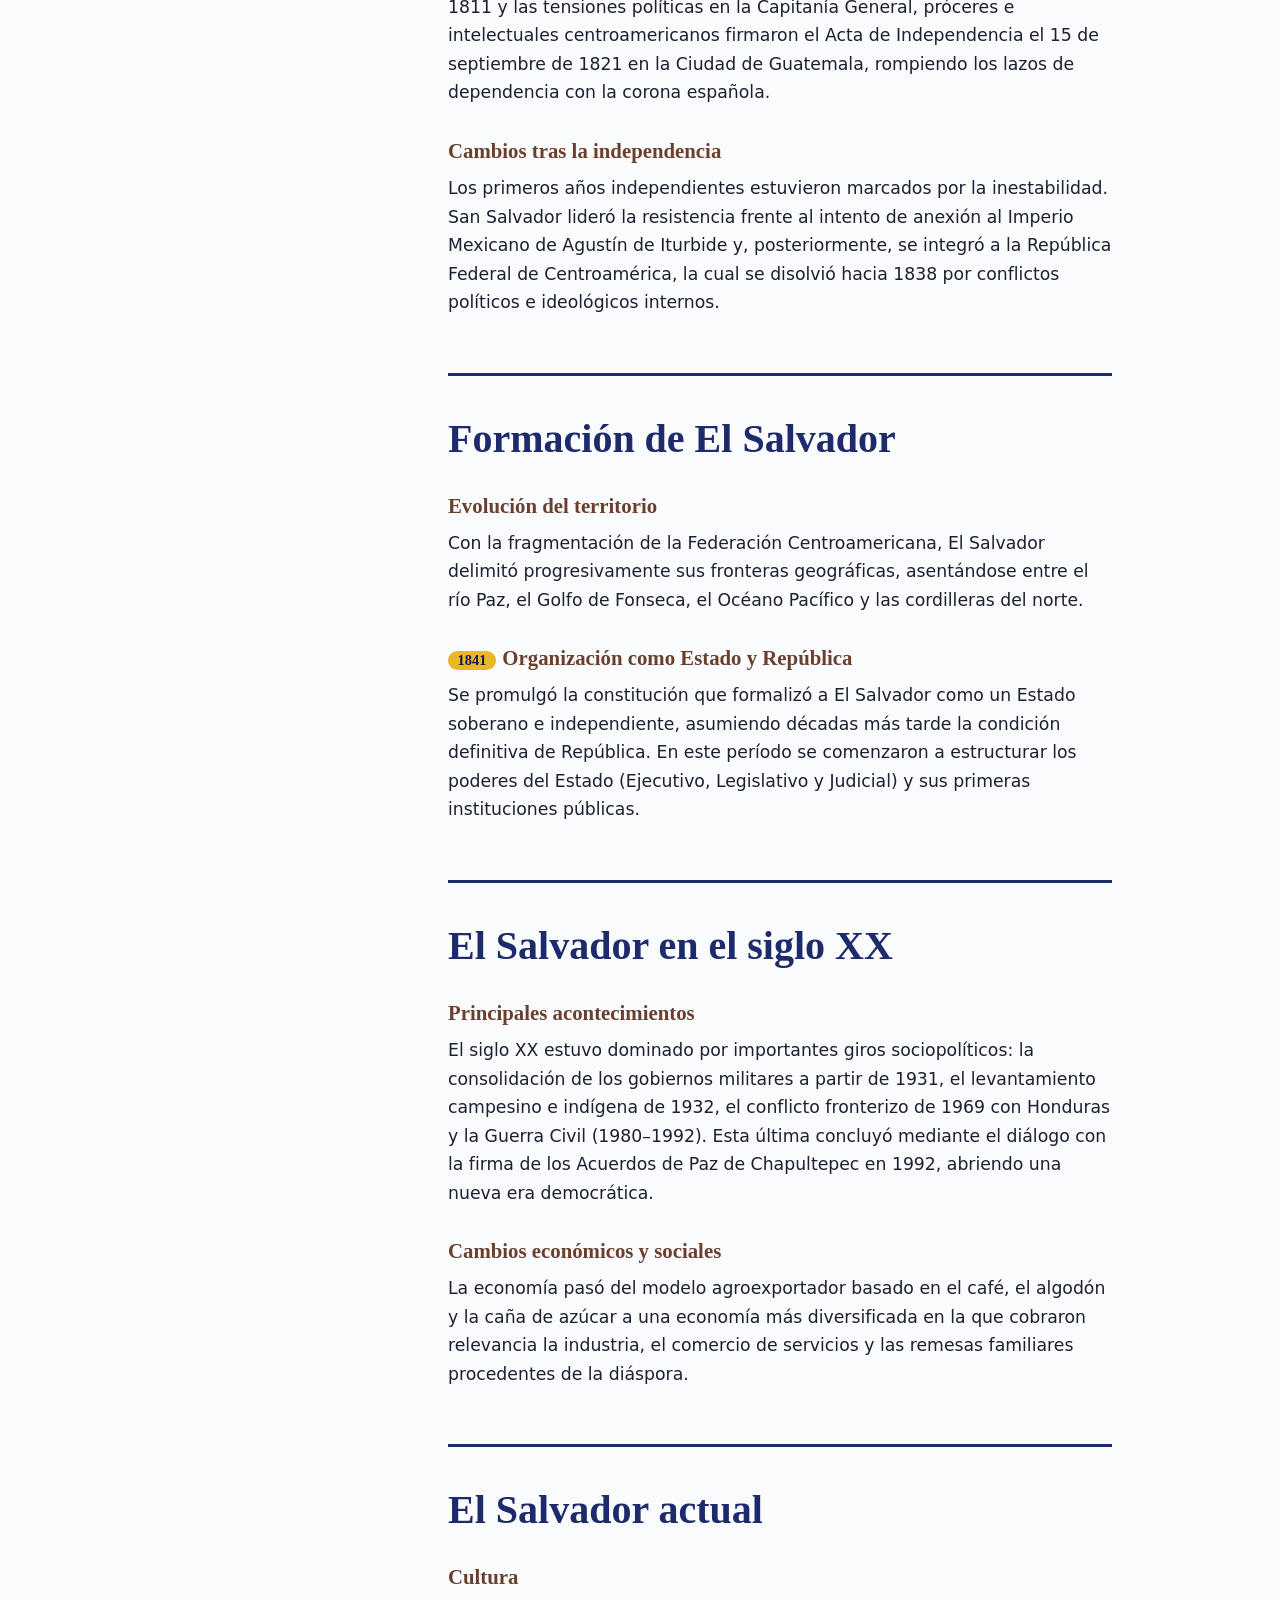
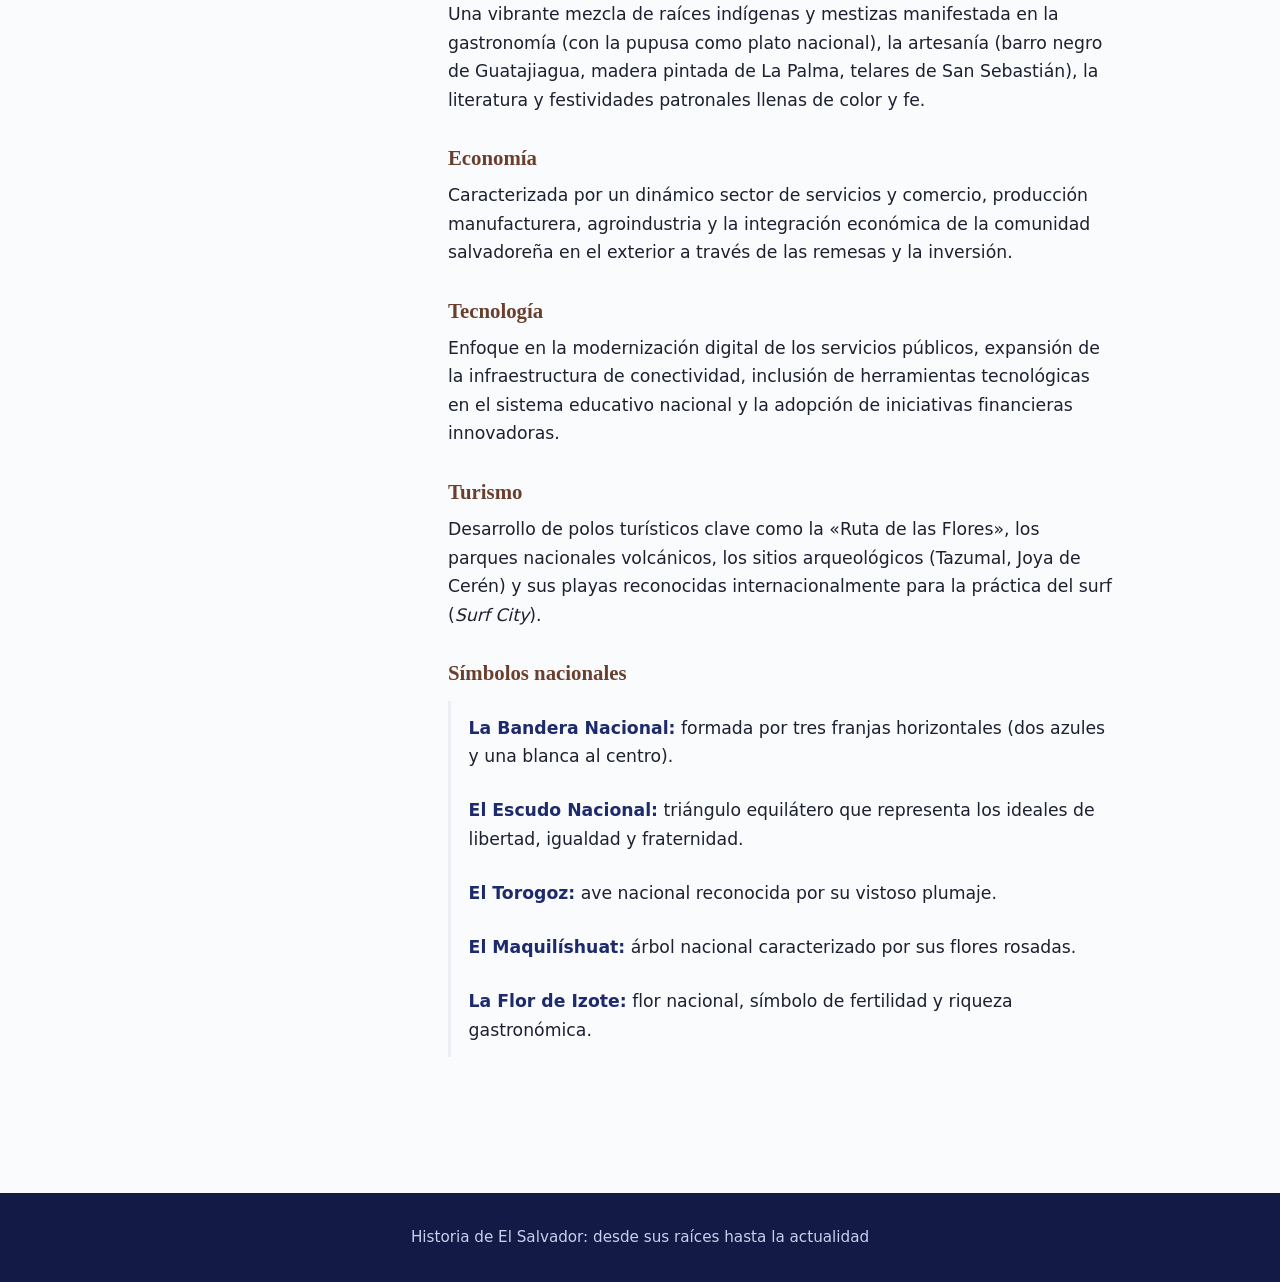
==== commit 52564261: "Update index.html" ====
--- a/index.html
+++ b/index.html
@@ -62,6 +62,18 @@
 </header>
 
 <div class="wrap">
+  <nav>
+    <ol>
+      <li><a href="#introduccion">Introducción</a></li>
+      <li><a href="#originarios">Pueblos originarios</a></li>
+      <li><a href="#colonia">Época colonial</a></li>
+      <li><a href="#independencia">Independencia</a></li>
+      <li><a href="#formacion">Formación</a></li>
+      <li><a href="#siglo-xx">Siglo XX</a></li>
+      <li><a href="#actual">Actualidad</a></li>
+    </ol>
+  </nav>
+
   <main>
     <section id="introduccion">
       <h2>Introducción</h2>
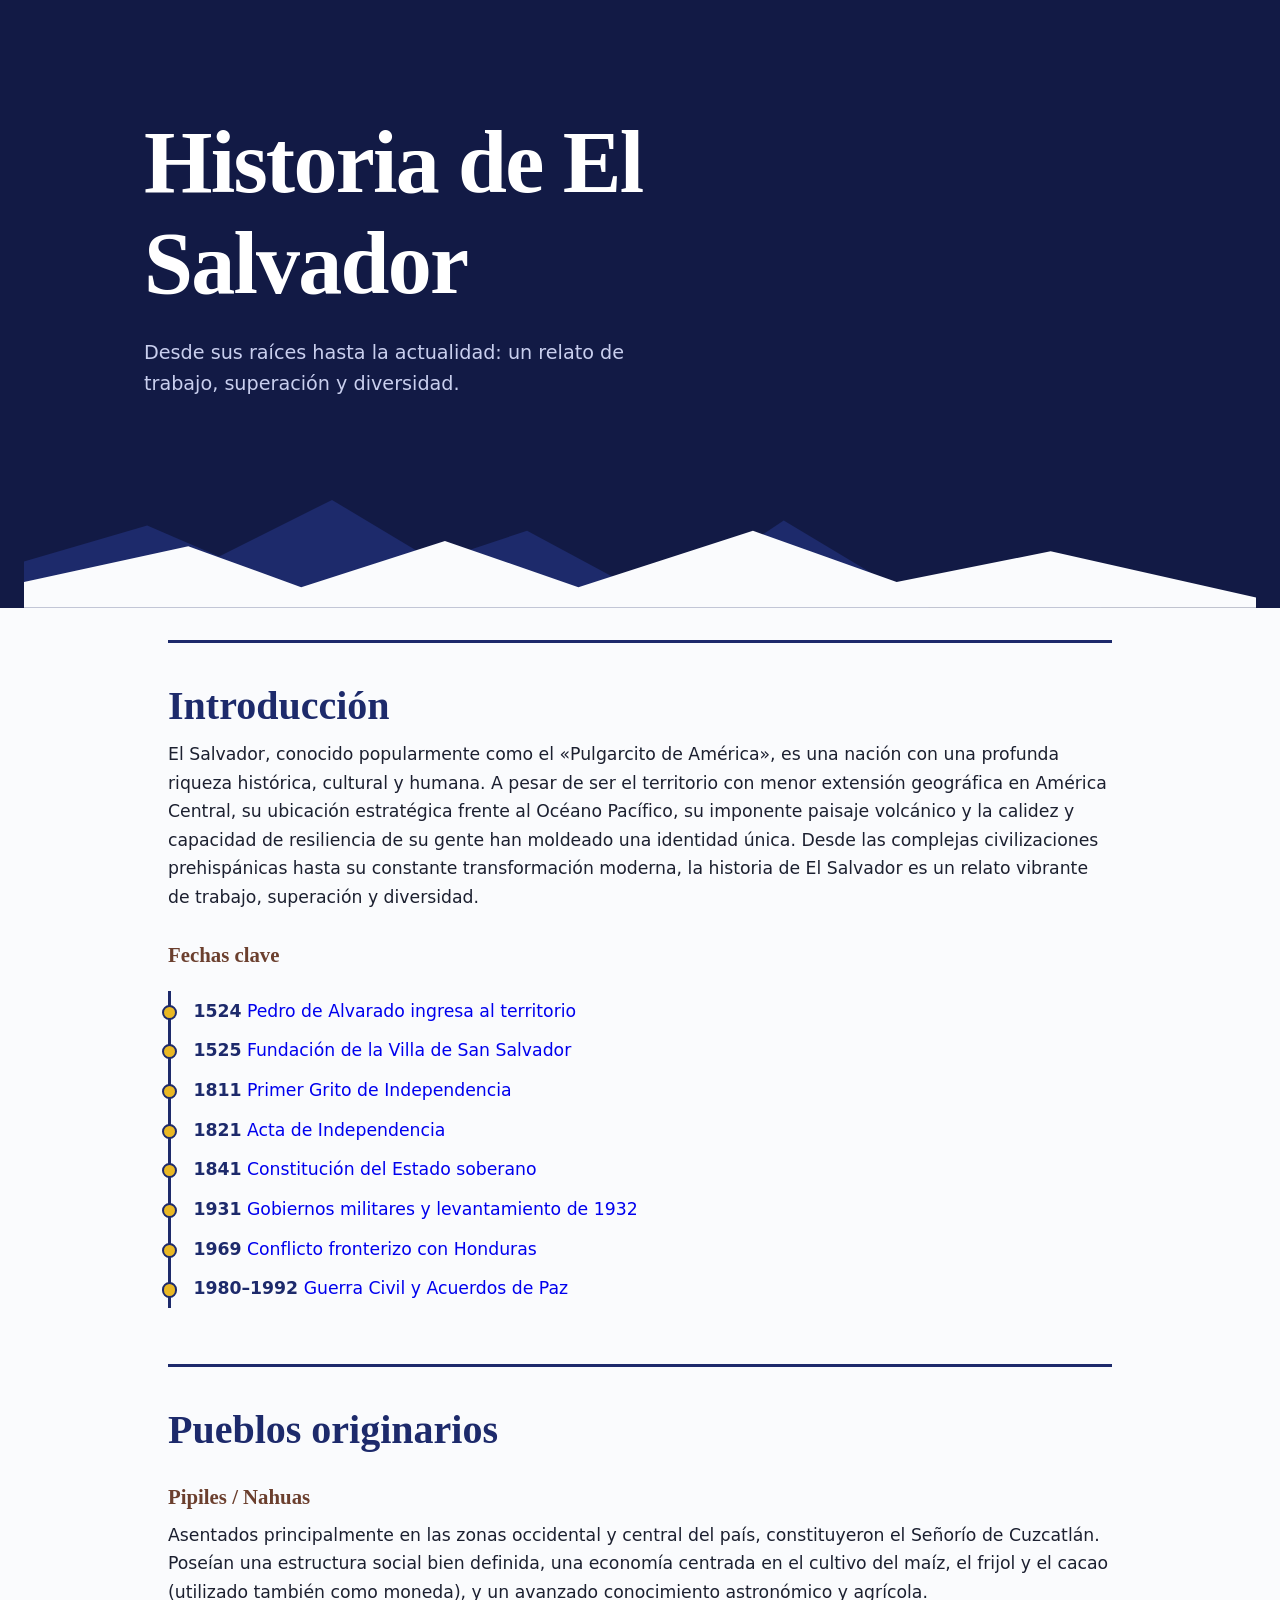
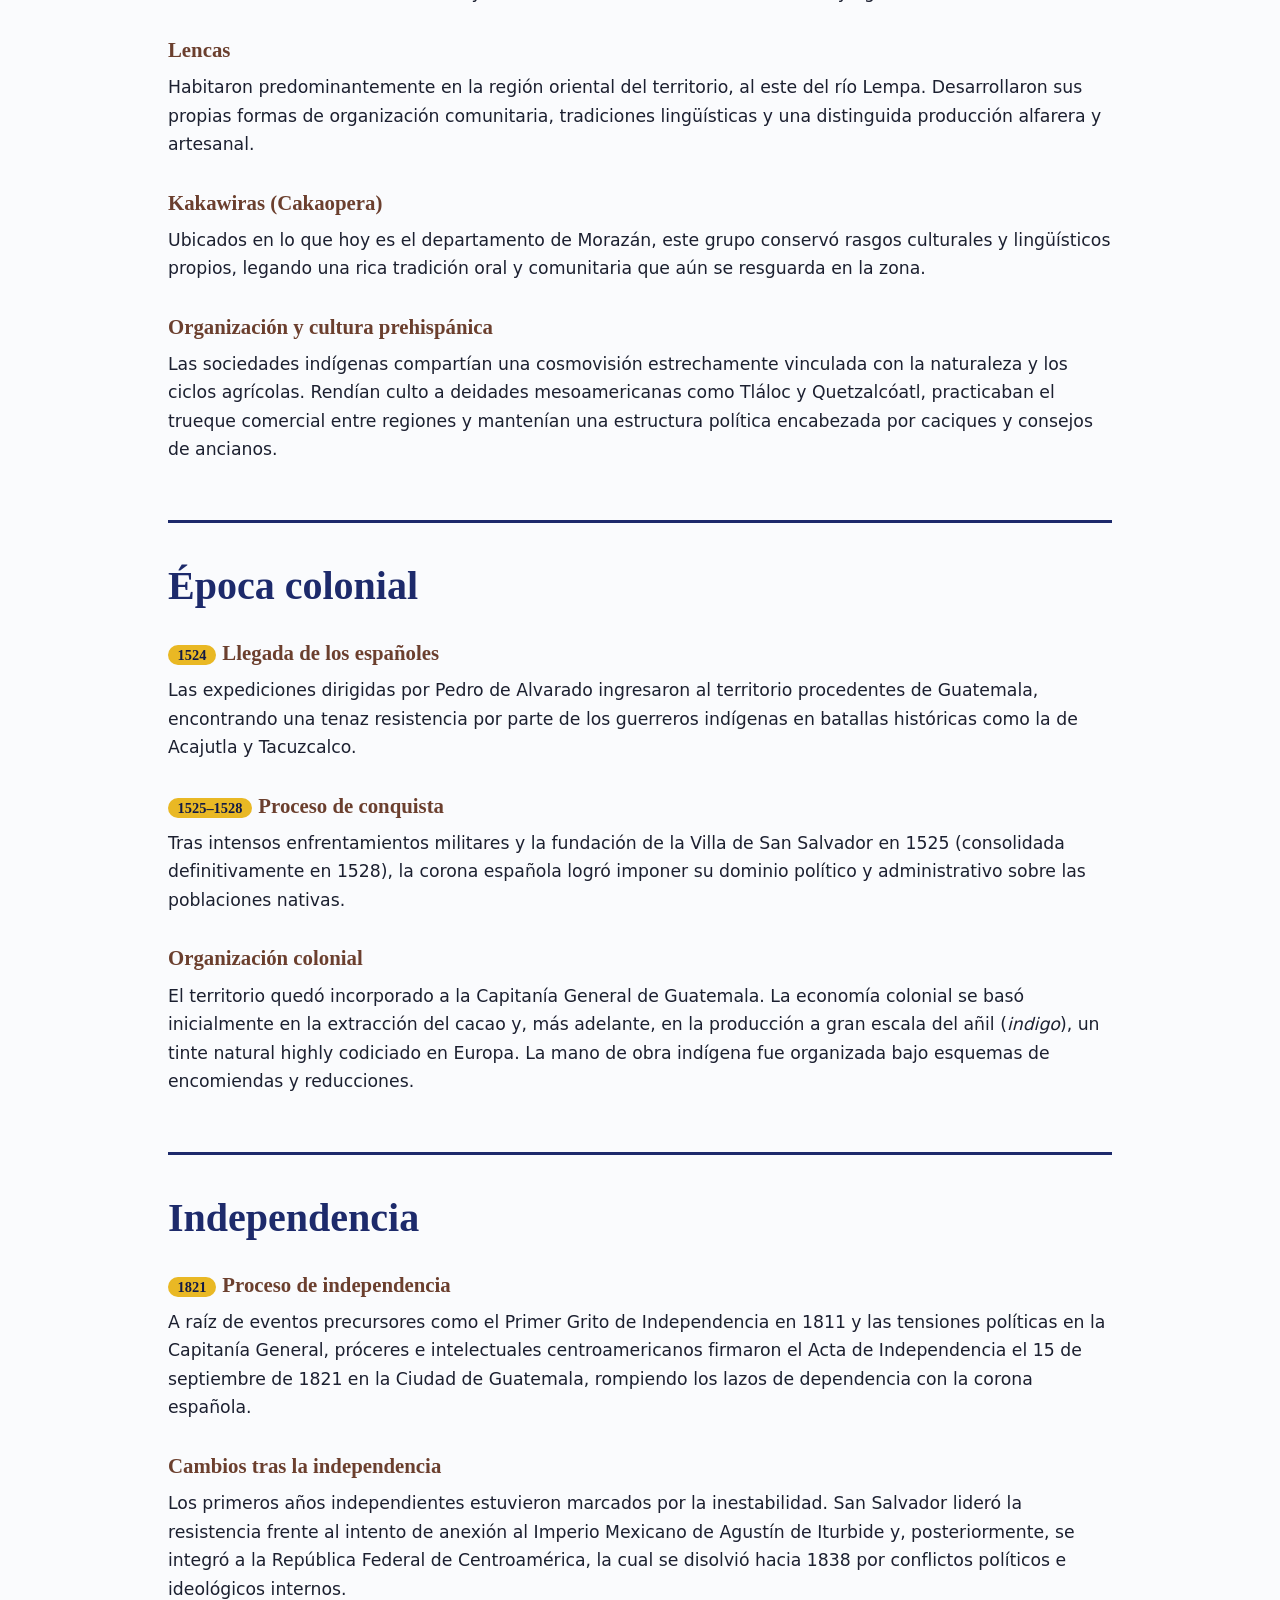
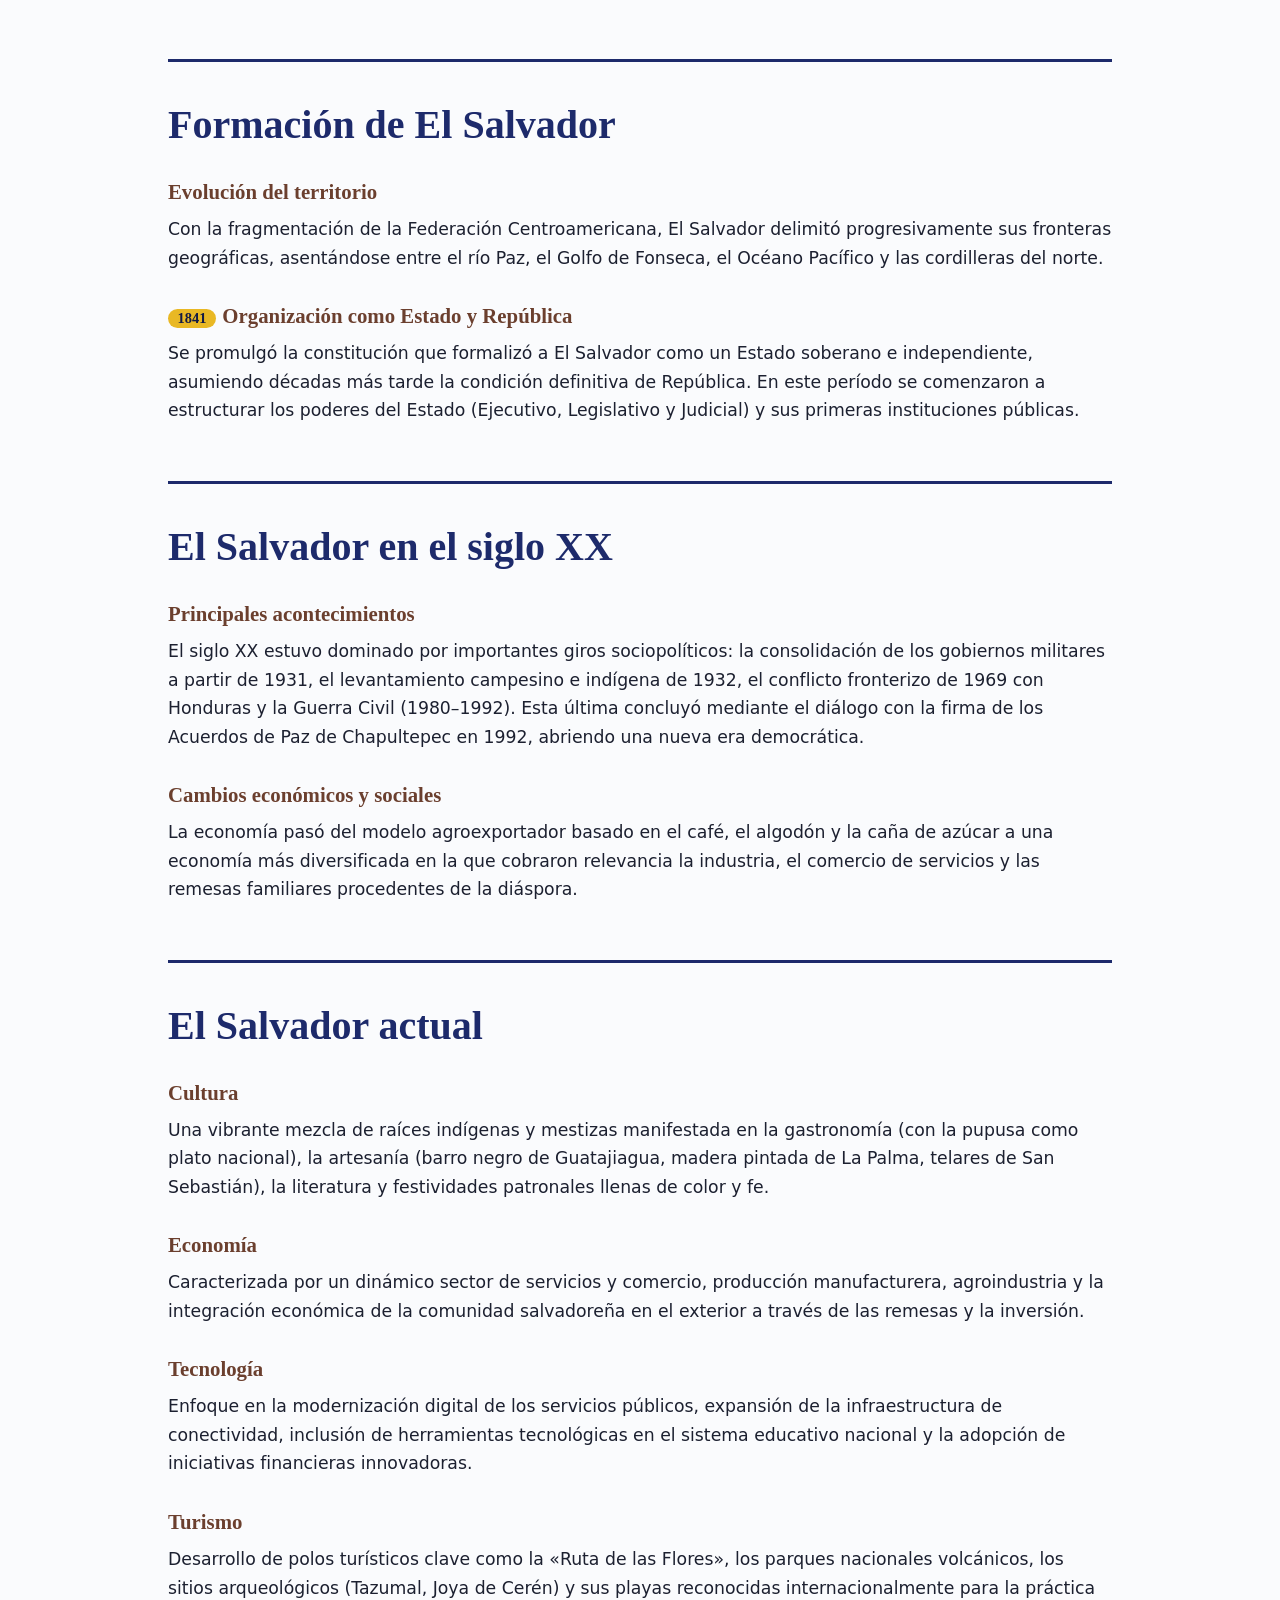
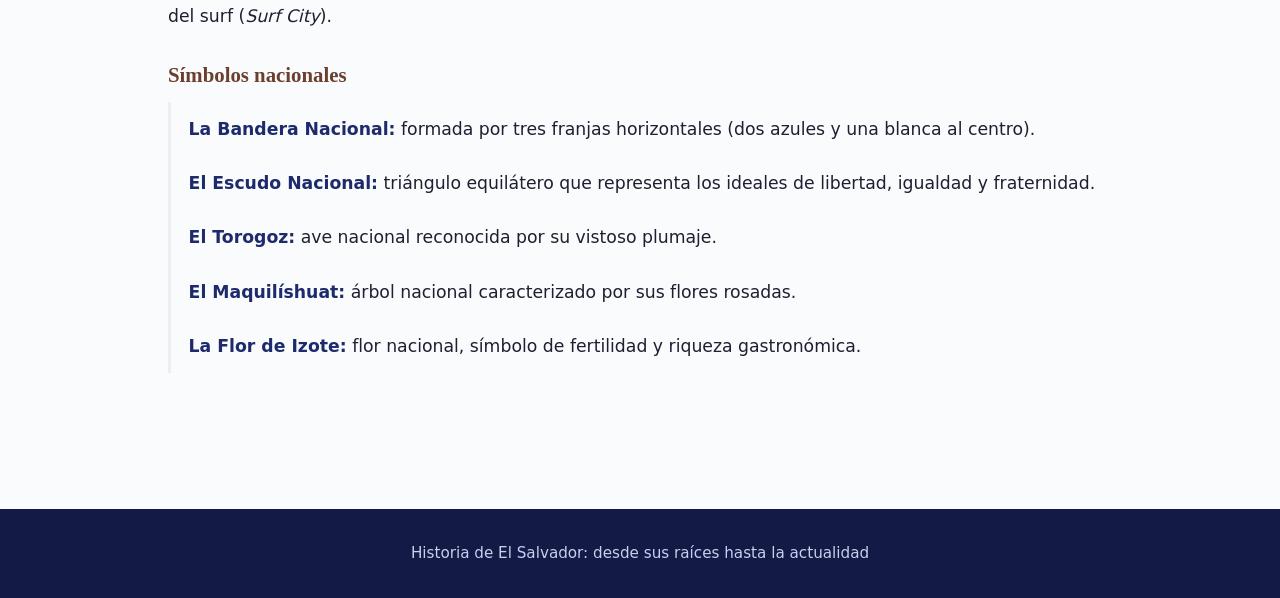
==== commit 50ef5dfc: "Update index.html" ====
--- a/index.html
+++ b/index.html
@@ -18,12 +18,11 @@
 .volcanes{display:block;width:100%;height:auto}
 .volcanes path{fill:var(--anil)}
 .volcanes path:last-child{fill:var(--papel)}
-.wrap{max-width:62rem;margin:0 auto;padding:0 1.5rem;display:grid;grid-template-columns:14rem 1fr;gap:3.5rem}
-nav{position:sticky;top:0;align-self:start;padding:2rem 0}
-nav ol{list-style:none;margin:0;padding:0;border-left:3px solid var(--ceniza)}
-nav a{display:block;padding:.45rem 0 .45rem 1rem;text-decoration:none;color:#4a5068;font-weight:600;font-size:.96rem;margin-left:-3px;border-left:3px solid transparent}
-nav a:hover,nav a.on{color:var(--anil);border-left-color:var(--maiz)}
-main{padding:2rem 0 5rem;max-width:42rem}
+
+/* CORRECCIÓN DE ANCHO */
+.wrap{max-width:62rem;margin:0 auto;padding:0 1.5rem}
+main{padding:2rem 0 5rem;width:100%;max-width:100%}
+
 section{padding-top:2.5rem;margin-bottom:3.5rem;border-top:3px solid var(--anil)}
 h2{font-size:clamp(1.8rem,4vw,2.5rem);color:var(--anil);font-weight:800}
 h3{font-size:1.3rem;margin:2rem 0 .5rem;color:var(--barro);font-weight:600}
@@ -39,13 +38,6 @@
 .simbolos li:hover{border-left-color:var(--maiz)}
 .simbolos strong{color:var(--anil)}
 footer{background:var(--osc);color:#c9cfee;text-align:center;padding:2rem 1rem;font-size:.95rem}
-@media(max-width:820px){
- .wrap{grid-template-columns:1fr;gap:0}
- nav{position:static;padding:1.5rem 0 0}
- nav ol{display:flex;flex-wrap:wrap;gap:.3rem;border:0}
- nav a{border:0;background:var(--ceniza);padding:.4rem .8rem;border-radius:2rem;margin:0;font-size:.9rem}
- nav a.on,nav a:hover{background:var(--maiz);color:var(--osc)}
-}
 @media(prefers-reduced-motion:reduce){html{scroll-behavior:auto}}
 </style>
 </head>
@@ -62,18 +54,6 @@
 </header>
 
 <div class="wrap">
-  <nav>
-    <ol>
-      <li><a href="#introduccion">Introducción</a></li>
-      <li><a href="#originarios">Pueblos originarios</a></li>
-      <li><a href="#colonia">Época colonial</a></li>
-      <li><a href="#independencia">Independencia</a></li>
-      <li><a href="#formacion">Formación</a></li>
-      <li><a href="#siglo-xx">Siglo XX</a></li>
-      <li><a href="#actual">Actualidad</a></li>
-    </ol>
-  </nav>
-
   <main>
     <section id="introduccion">
       <h2>Introducción</h2>
@@ -110,7 +90,7 @@
       <h3><span class="fecha">1525–1528</span>Proceso de conquista</h3>
       <p>Tras intensos enfrentamientos militares y la fundación de la Villa de San Salvador en 1525 (consolidada definitivamente en 1528), la corona española logró imponer su dominio político y administrativo sobre las poblaciones nativas.</p>
       <h3>Organización colonial</h3>
-      <p>El territorio quedó incorporado a la Capitanía General de Guatemala. La economía colonial se basó inicialmente en la extracción del cacao y, más adelante, en la producción a gran escala del añil (<em>indigo</em>), un tinte natural altamente codiciado en Europa. La mano de obra indígena fue organizada bajo esquemas de encomiendas y reducciones.</p>
+      <p>El territorio quedó incorporado a la Capitanía General de Guatemala. La economía colonial se basó inicialmente en la extracción del cacao y, más adelante, en la producción a gran escala del añil (<em>indigo</em>), un tinte natural highly codiciado en Europa. La mano de obra indígena fue organizada bajo esquemas de encomiendas y reducciones.</p>
     </section>
 
     <section id="independencia">
@@ -161,10 +141,5 @@
 
 <footer>Historia de El Salvador: desde sus raíces hasta la actualidad</footer>
 
-<script>
-const enlaces=document.querySelectorAll('nav a');
-const obs=new IntersectionObserver(es=>{es.forEach(e=>{if(e.isIntersecting){enlaces.forEach(a=>a.classList.toggle('on',a.getAttribute('href')==='#'+e.target.id))}})},{rootMargin:'-30% 0px -60% 0px'});
-document.querySelectorAll('main section').forEach(s=>obs.observe(s));
-</script>
 </body>
 </html>
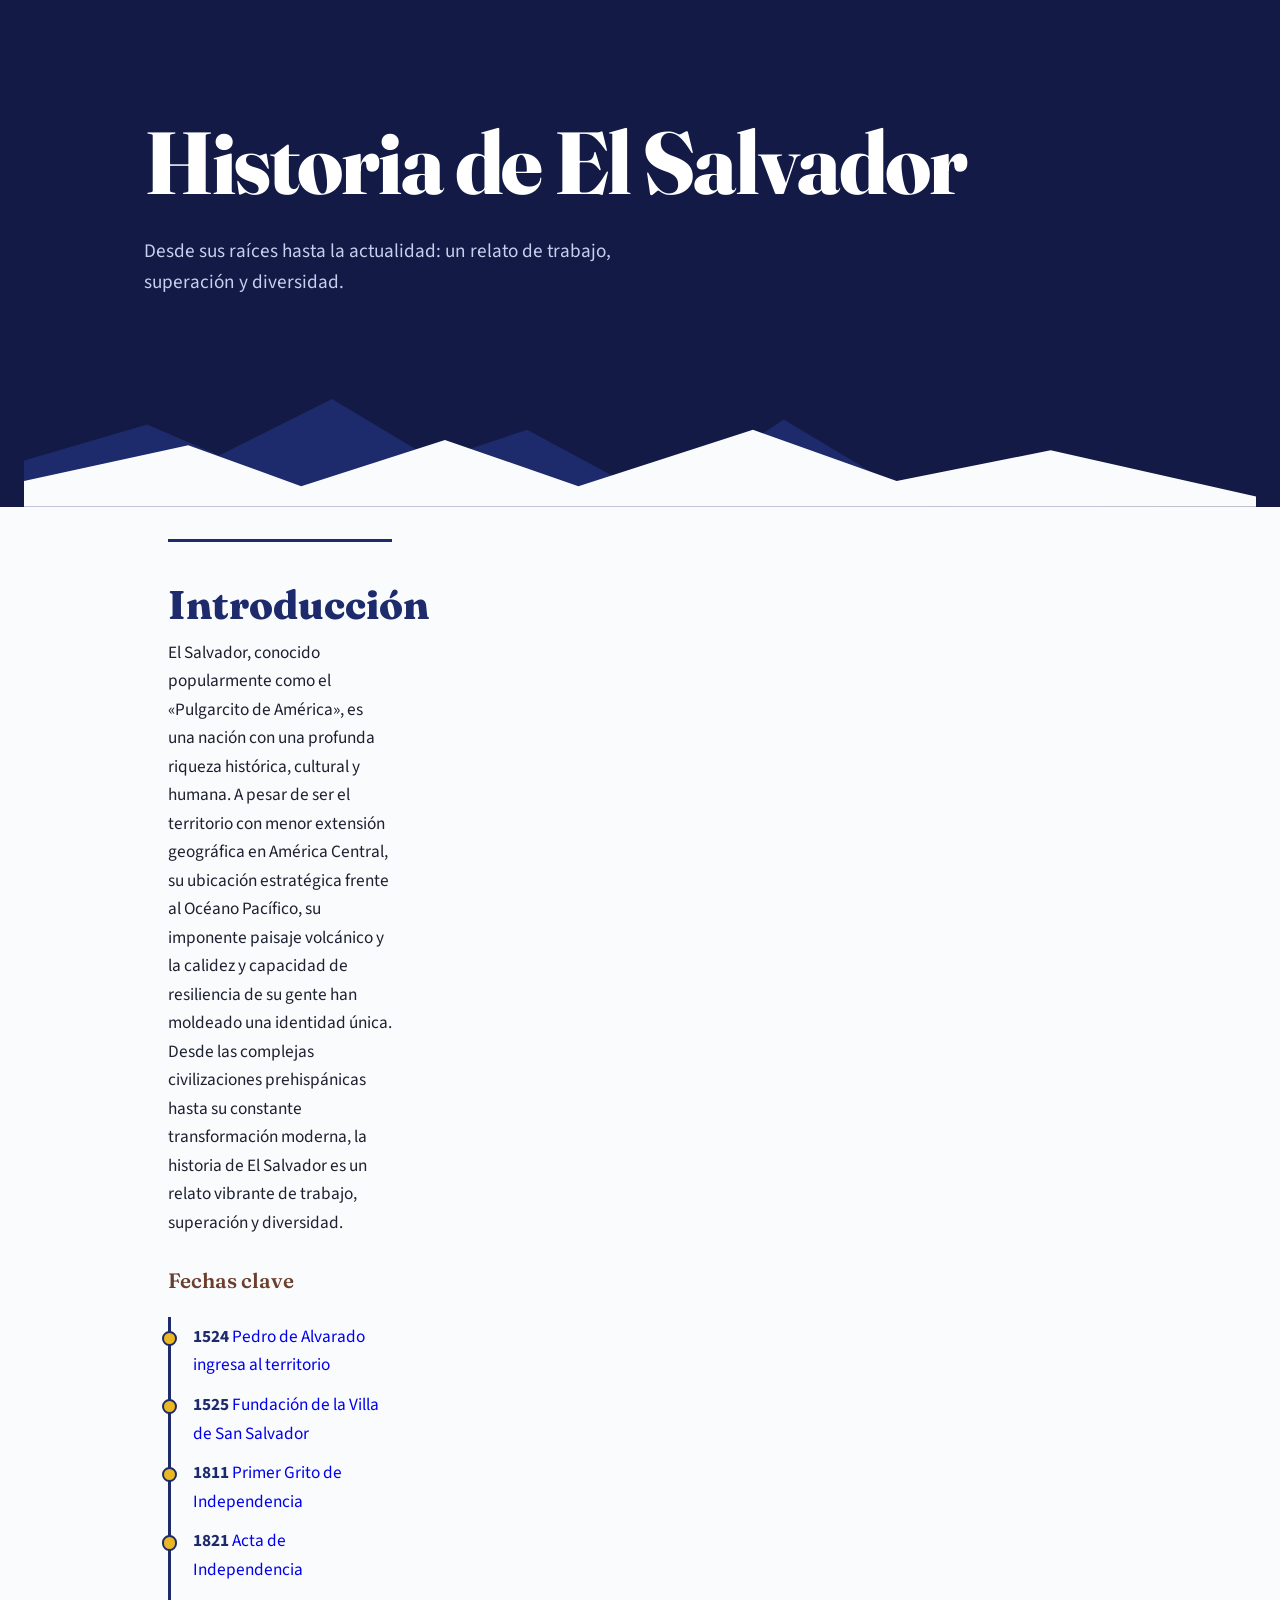
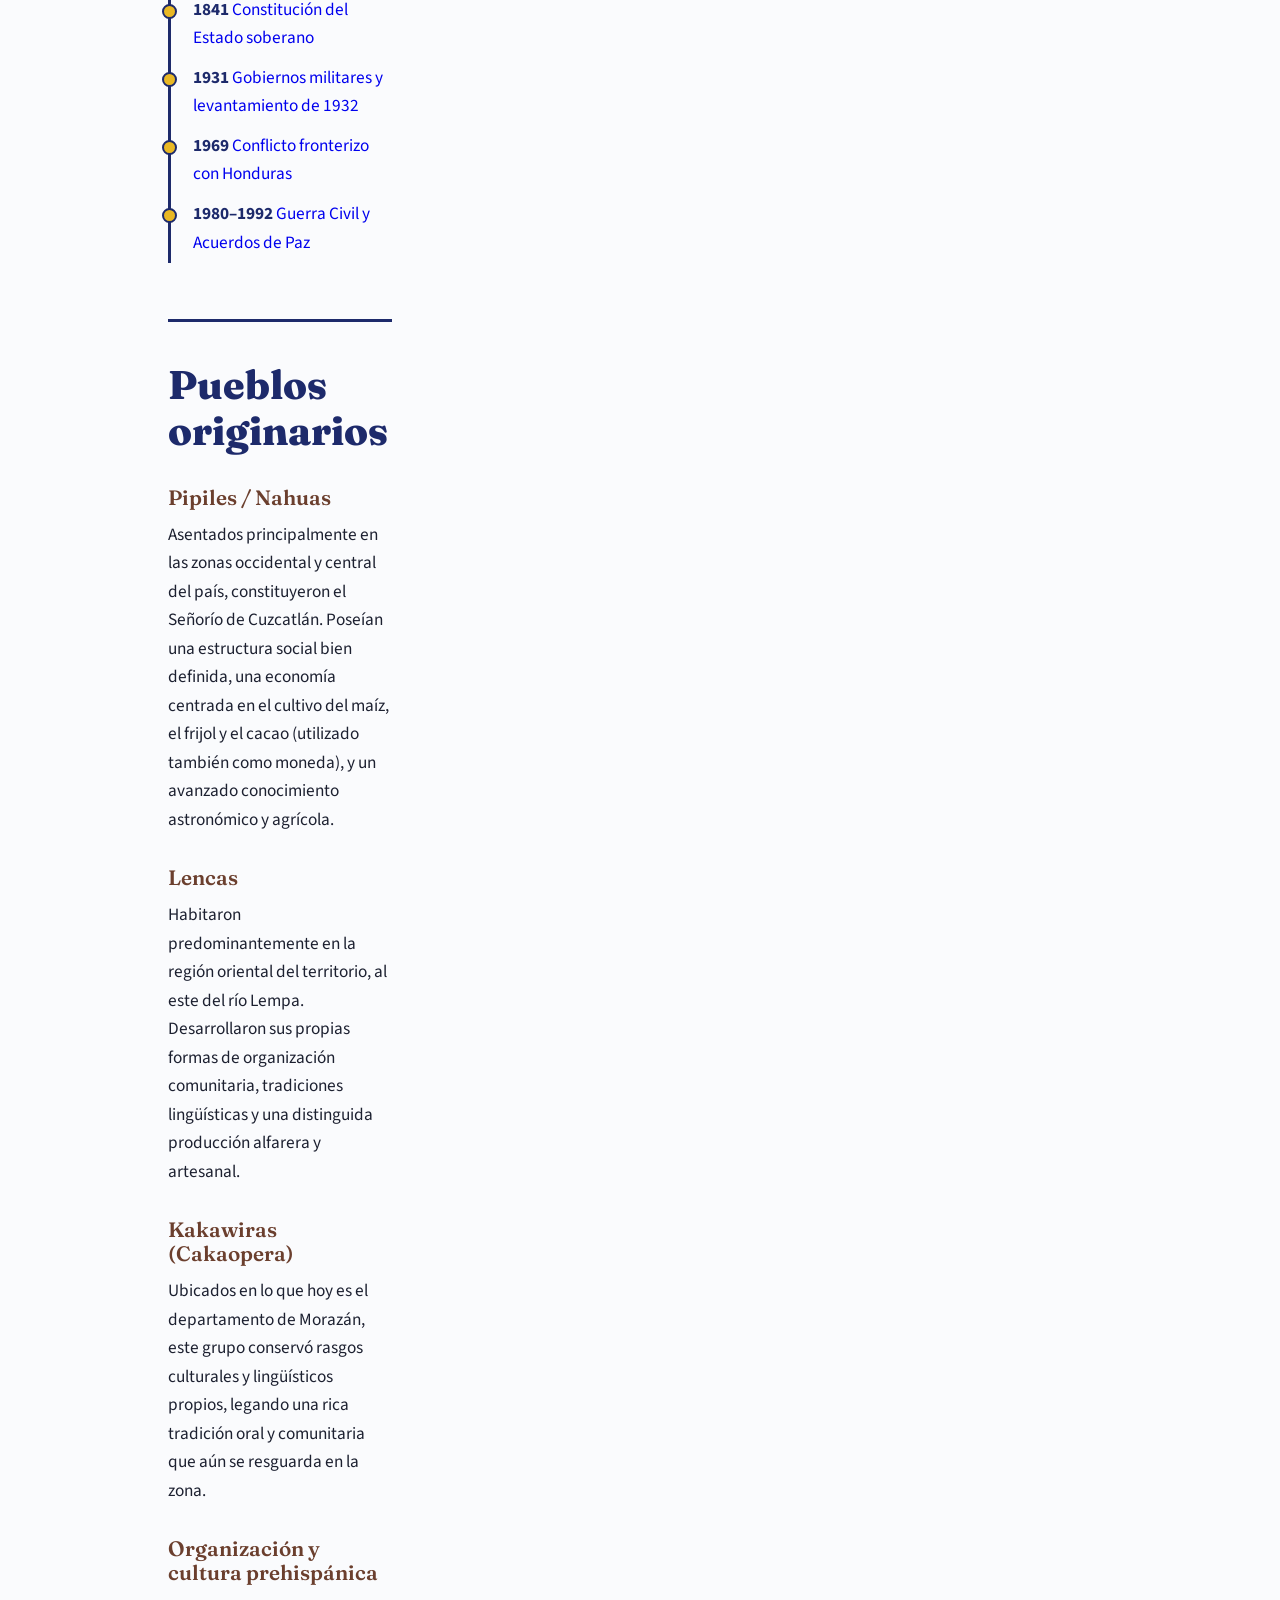
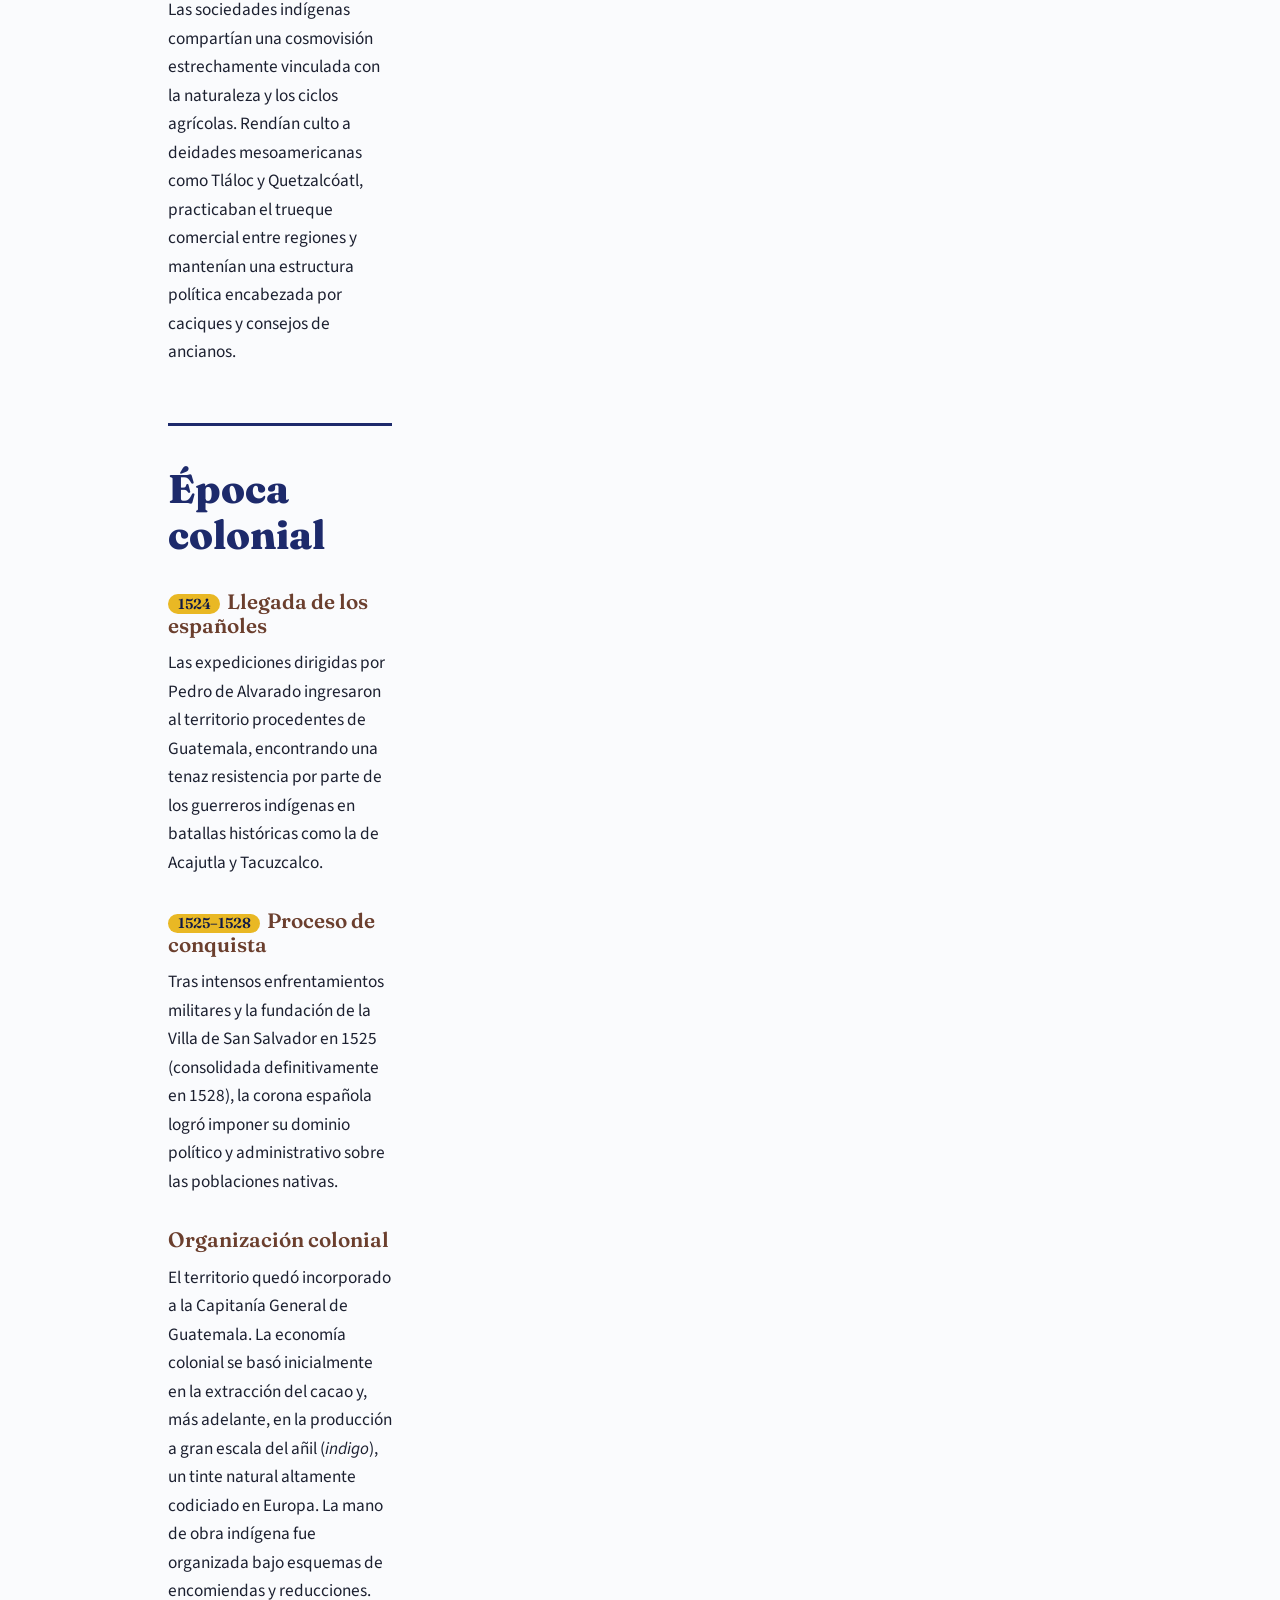
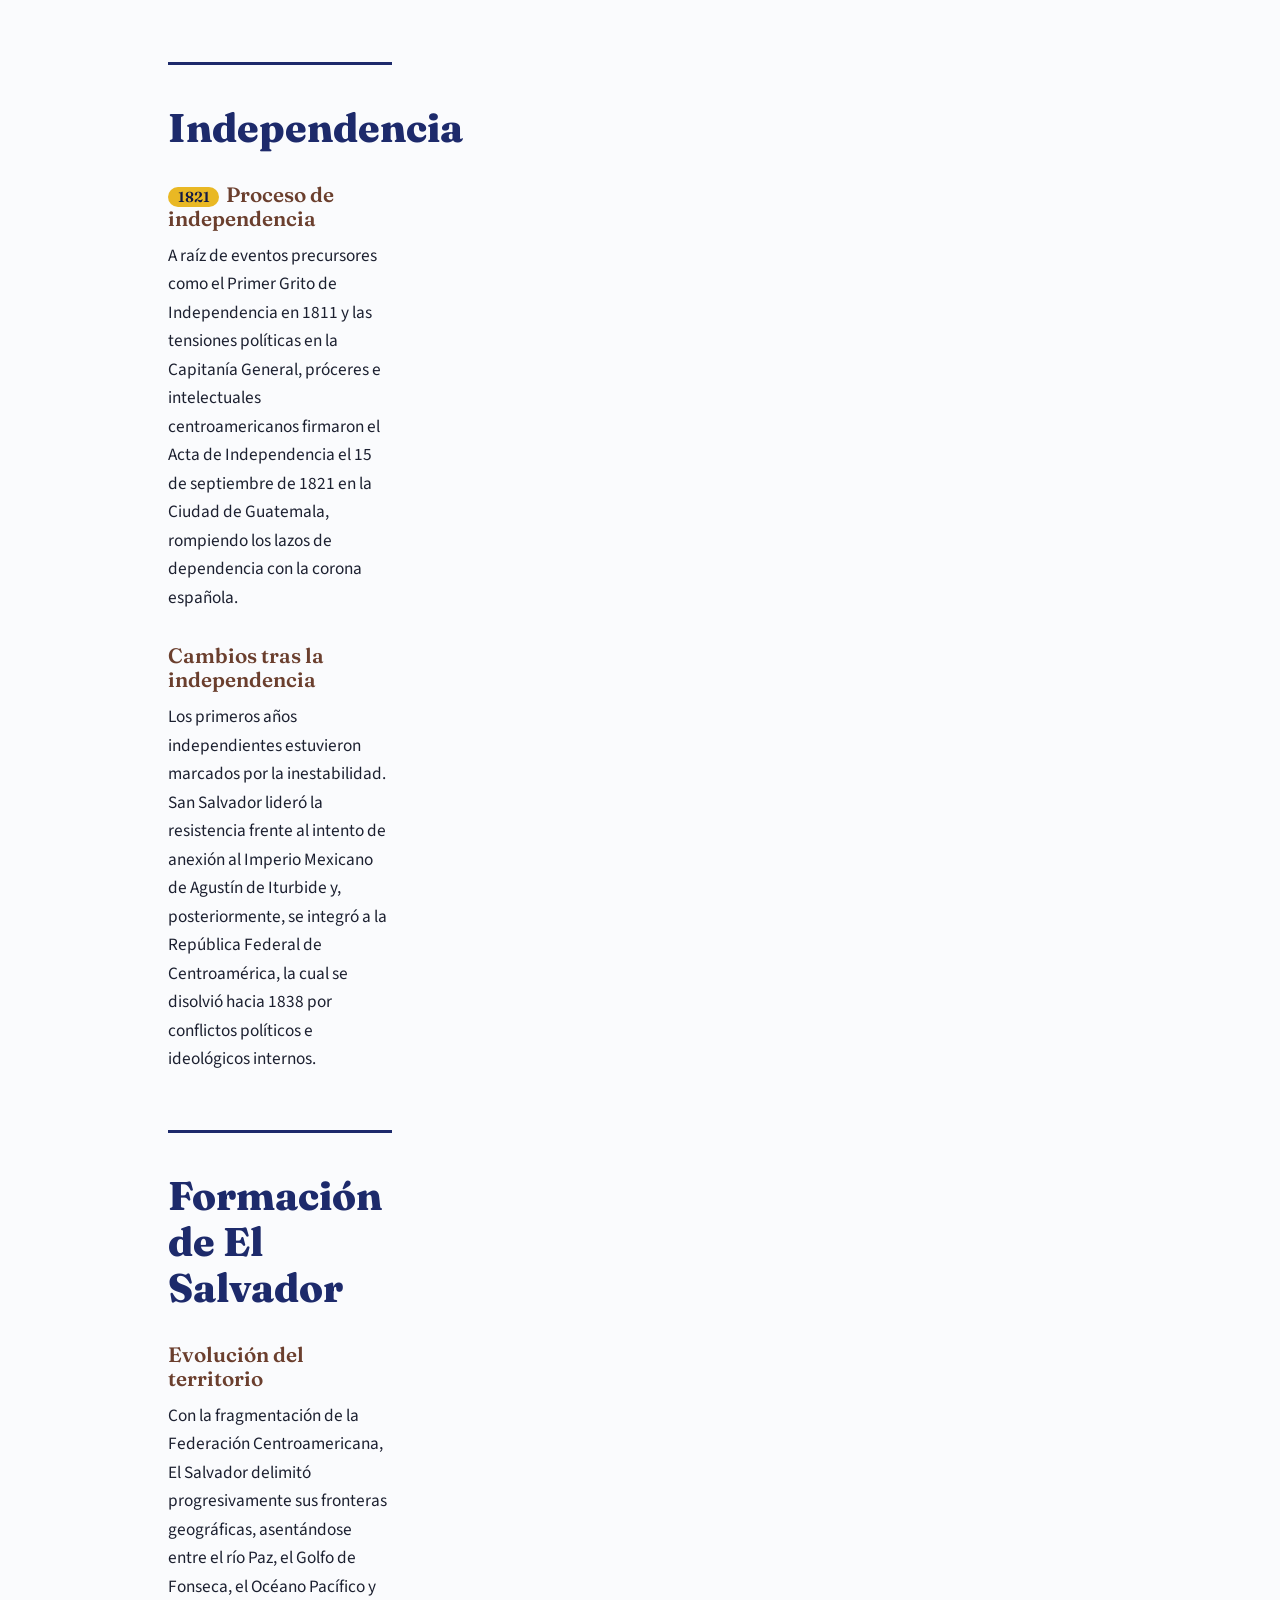
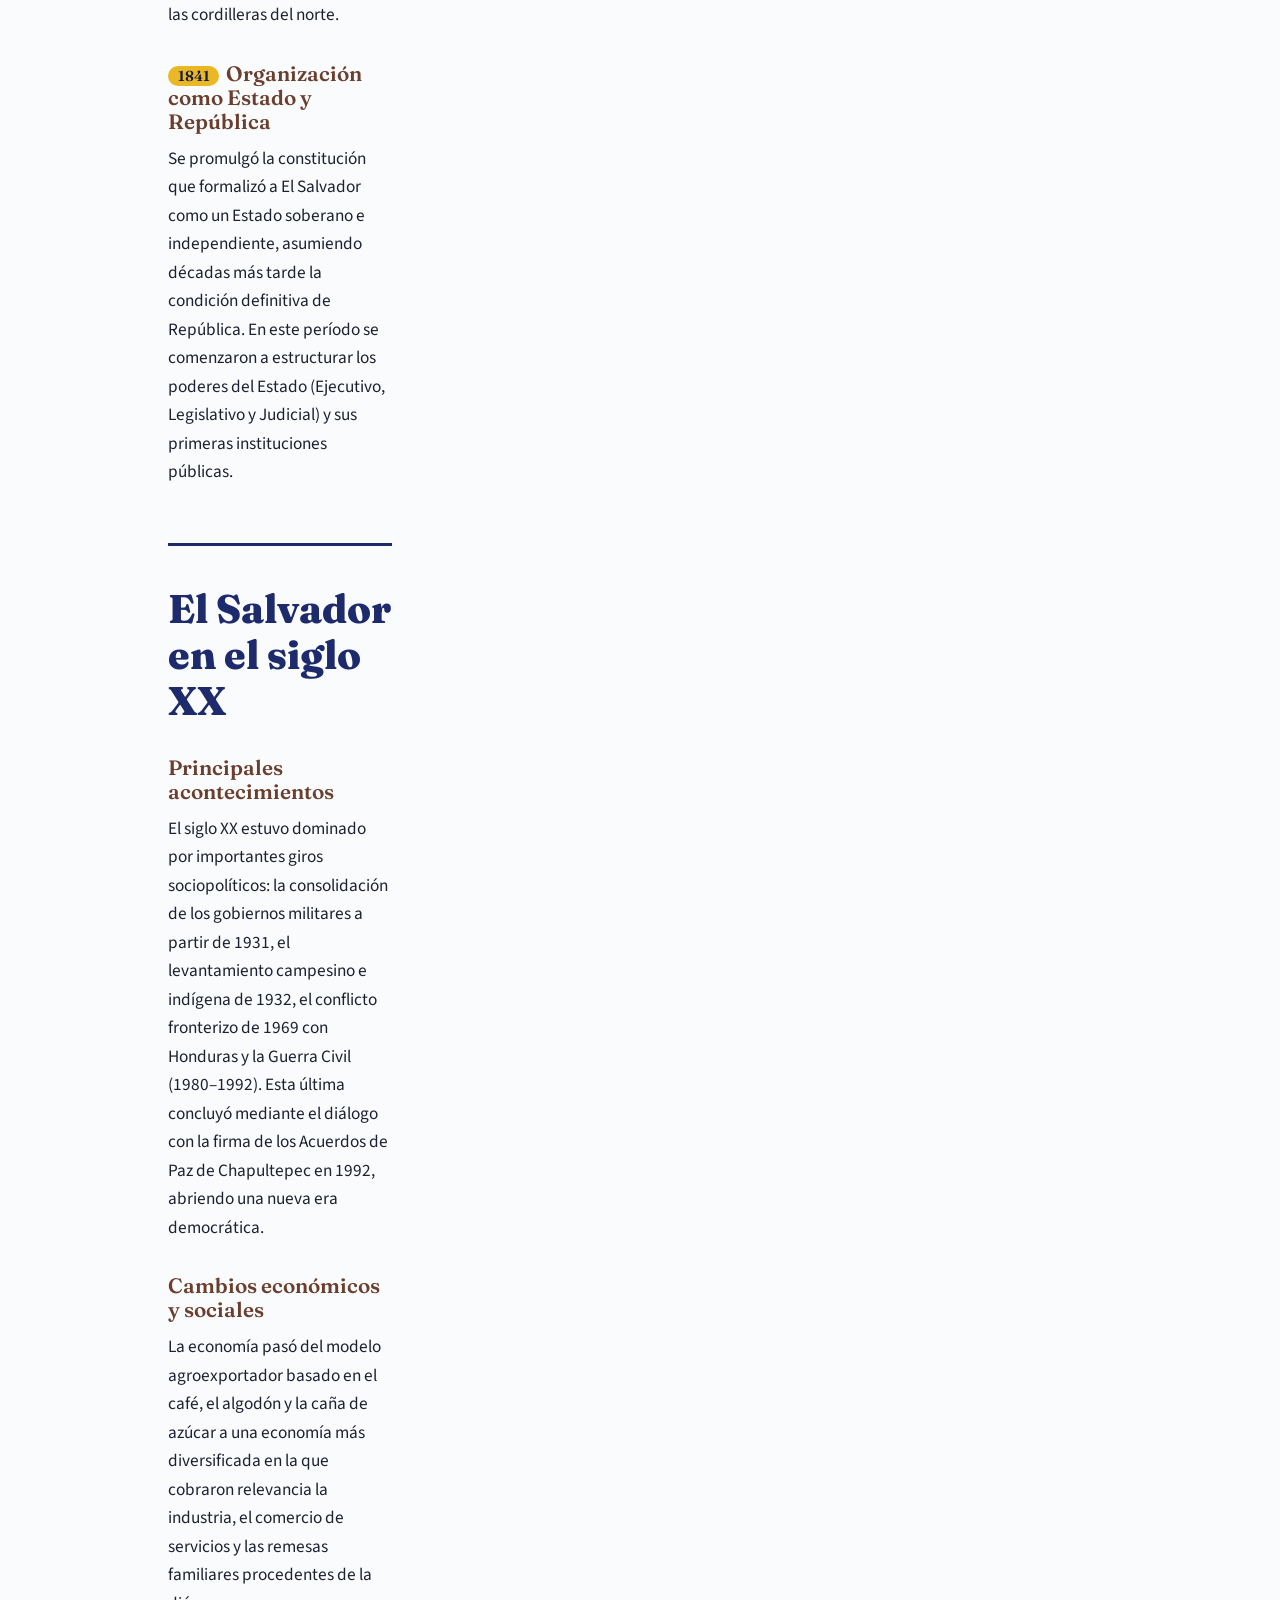
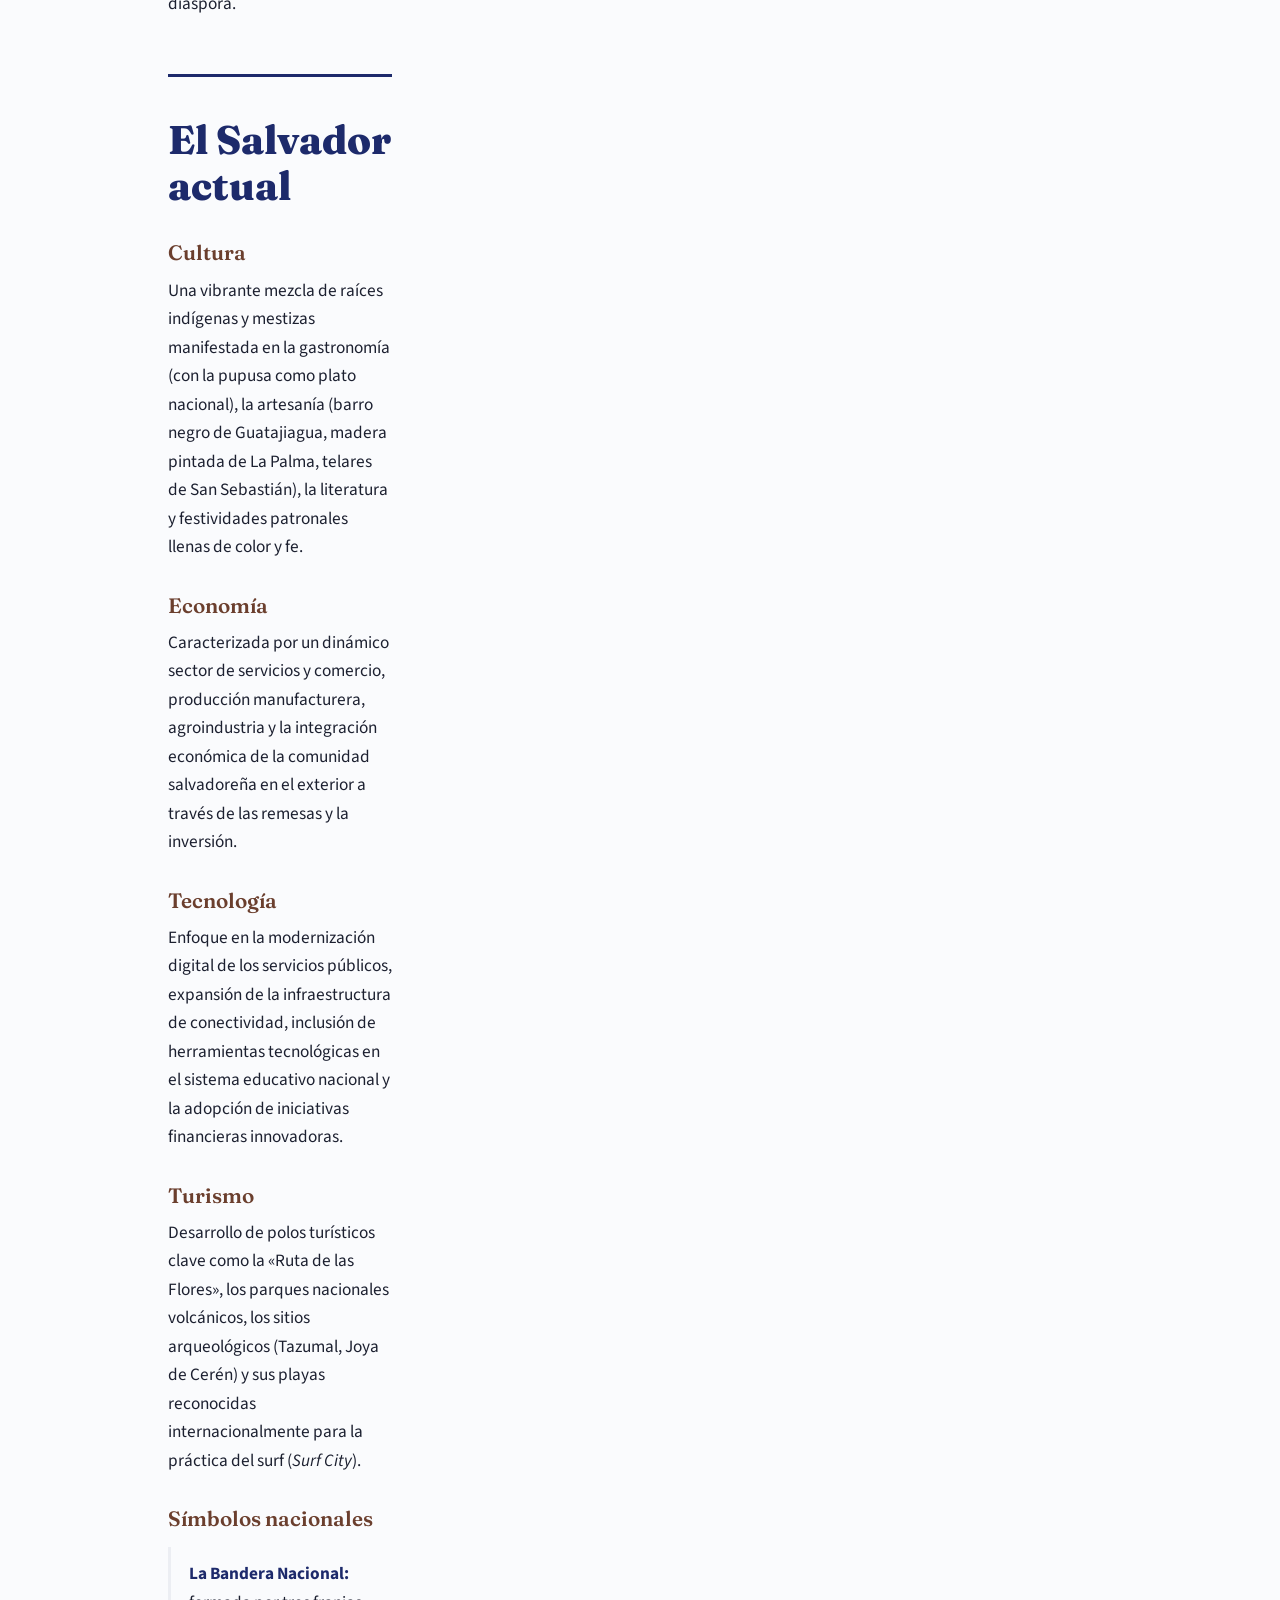
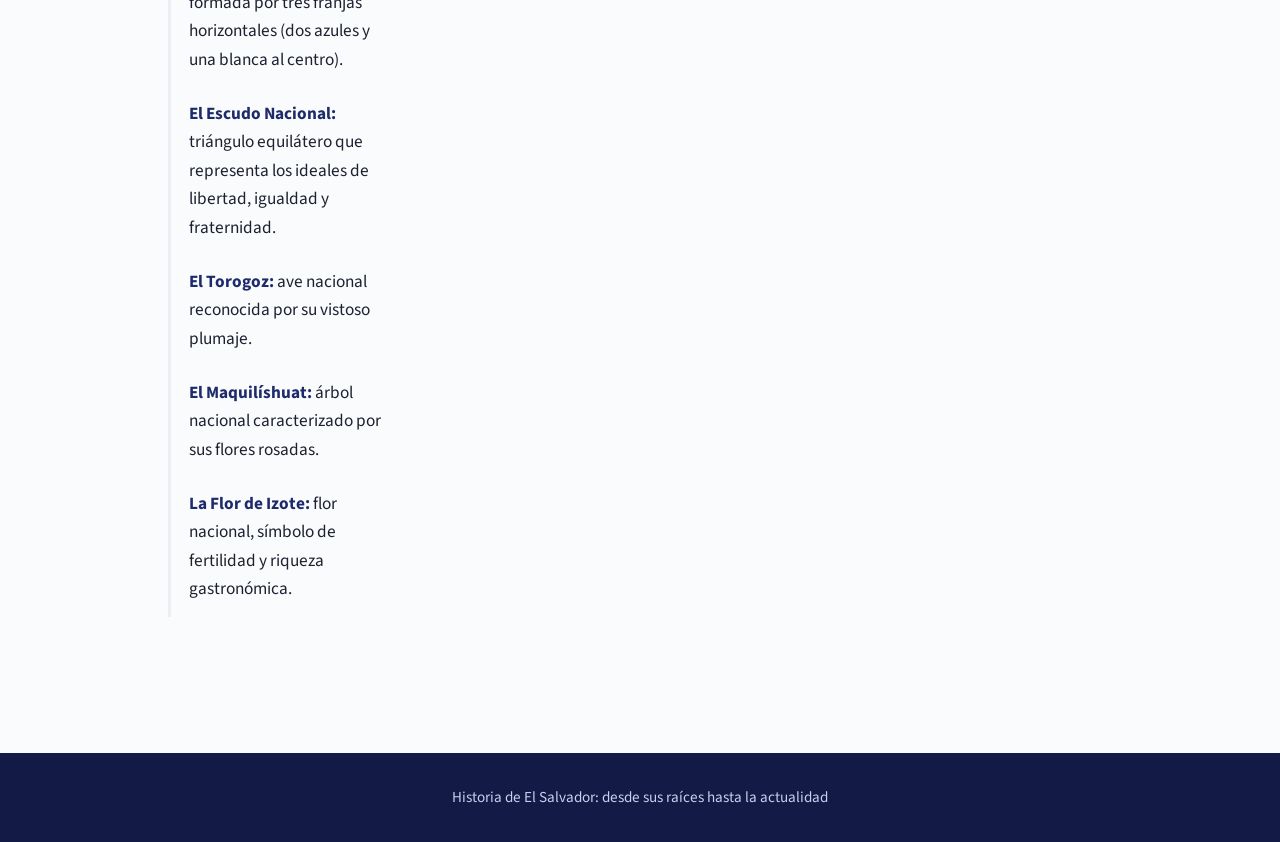
==== commit 0cd68476: "Update and rename iniciosv.html to index.html" ====
--- a/index.html
+++ b/index.html
@@ -4,6 +4,10 @@
 <meta charset="UTF-8">
 <meta name="viewport" content="width=device-width, initial-scale=1.0">
 <meta name="robots" content="noindex, nofollow">
+<title>Historia de El Salvador: desde sus raíces hasta la actualidad</title>
+<link rel="preconnect" href="https://fonts.googleapis.com">
+<link rel="preconnect" href="https://fonts.gstatic.com" crossorigin>
+<link href="https://fonts.googleapis.com/css2?family=Fraunces:opsz,wght@9..144,600;9..144,800&family=Source+Sans+3:wght@400;600&display=swap" rel="stylesheet">
 <style>
 :root{--anil:#1d2a6b;--osc:#121a45;--ceniza:#eceef3;--papel:#fafbfd;--tinta:#1c2030;--maiz:#e9b824;--barro:#6b3f2e}
 *{box-sizing:border-box}
@@ -18,16 +22,18 @@
 .volcanes{display:block;width:100%;height:auto}
 .volcanes path{fill:var(--anil)}
 .volcanes path:last-child{fill:var(--papel)}
-
-/* CORRECCIÓN DE ANCHO */
-.wrap{max-width:62rem;margin:0 auto;padding:0 1.5rem}
-main{padding:2rem 0 5rem;width:100%;max-width:100%}
-
+.wrap{max-width:62rem;margin:0 auto;padding:0 1.5rem;display:grid;grid-template-columns:14rem 1fr;gap:3.5rem}
+nav{position:sticky;top:0;align-self:start;padding:2rem 0}
+nav ol{list-style:none;margin:0;padding:0;border-left:3px solid var(--ceniza)}
+nav a{display:block;padding:.45rem 0 .45rem 1rem;text-decoration:none;color:#4a5068;font-weight:600;font-size:.96rem;margin-left:-3px;border-left:3px solid transparent}
+nav a:hover,nav a.on{color:var(--anil);border-left-color:var(--maiz)}
+main{padding:2rem 0 5rem;max-width:42rem}
 section{padding-top:2.5rem;margin-bottom:3.5rem;border-top:3px solid var(--anil)}
 h2{font-size:clamp(1.8rem,4vw,2.5rem);color:var(--anil);font-weight:800}
 h3{font-size:1.3rem;margin:2rem 0 .5rem;color:var(--barro);font-weight:600}
 p{margin:.7rem 0}
 .fecha{display:inline-block;background:var(--maiz);color:var(--osc);font-weight:600;font-size:.9rem;padding:.1rem .6rem;border-radius:2rem;margin-right:.4rem}
+
 .linea{list-style:none;margin:1.5rem 0 0;padding:0 0 0 1.4rem;border-left:3px solid var(--anil)}
 .linea li{position:relative;padding:.35rem 0}
 .linea li:before{content:"";position:absolute;left:-1.95rem;top:.85rem;width:.7rem;height:.7rem;border-radius:50%;background:var(--maiz);border:2px solid var(--anil)}
@@ -38,6 +44,13 @@
 .simbolos li:hover{border-left-color:var(--maiz)}
 .simbolos strong{color:var(--anil)}
 footer{background:var(--osc);color:#c9cfee;text-align:center;padding:2rem 1rem;font-size:.95rem}
+@media(max-width:820px){
+ .wrap{grid-template-columns:1fr;gap:0}
+ nav{position:static;padding:1.5rem 0 0}
+ nav ol{display:flex;flex-wrap:wrap;gap:.3rem;border:0}
+ nav a{border:0;background:var(--ceniza);padding:.4rem .8rem;border-radius:2rem;margin:0;font-size:.9rem}
+ nav a.on,nav a:hover{background:var(--maiz);color:var(--osc)}
+}
 @media(prefers-reduced-motion:reduce){html{scroll-behavior:auto}}
 </style>
 </head>
@@ -90,7 +103,7 @@
       <h3><span class="fecha">1525–1528</span>Proceso de conquista</h3>
       <p>Tras intensos enfrentamientos militares y la fundación de la Villa de San Salvador en 1525 (consolidada definitivamente en 1528), la corona española logró imponer su dominio político y administrativo sobre las poblaciones nativas.</p>
       <h3>Organización colonial</h3>
-      <p>El territorio quedó incorporado a la Capitanía General de Guatemala. La economía colonial se basó inicialmente en la extracción del cacao y, más adelante, en la producción a gran escala del añil (<em>indigo</em>), un tinte natural highly codiciado en Europa. La mano de obra indígena fue organizada bajo esquemas de encomiendas y reducciones.</p>
+      <p>El territorio quedó incorporado a la Capitanía General de Guatemala. La economía colonial se basó inicialmente en la extracción del cacao y, más adelante, en la producción a gran escala del añil (<em>indigo</em>), un tinte natural altamente codiciado en Europa. La mano de obra indígena fue organizada bajo esquemas de encomiendas y reducciones.</p>
     </section>
 
     <section id="independencia">
@@ -141,5 +154,10 @@
 
 <footer>Historia de El Salvador: desde sus raíces hasta la actualidad</footer>
 
+<script>
+const enlaces=document.querySelectorAll('nav a');
+const obs=new IntersectionObserver(es=>{es.forEach(e=>{if(e.isIntersecting){enlaces.forEach(a=>a.classList.toggle('on',a.getAttribute('href')==='#'+e.target.id))}})},{rootMargin:'-30% 0px -60% 0px'});
+document.querySelectorAll('main section').forEach(s=>obs.observe(s));
+</script>
 </body>
 </html>
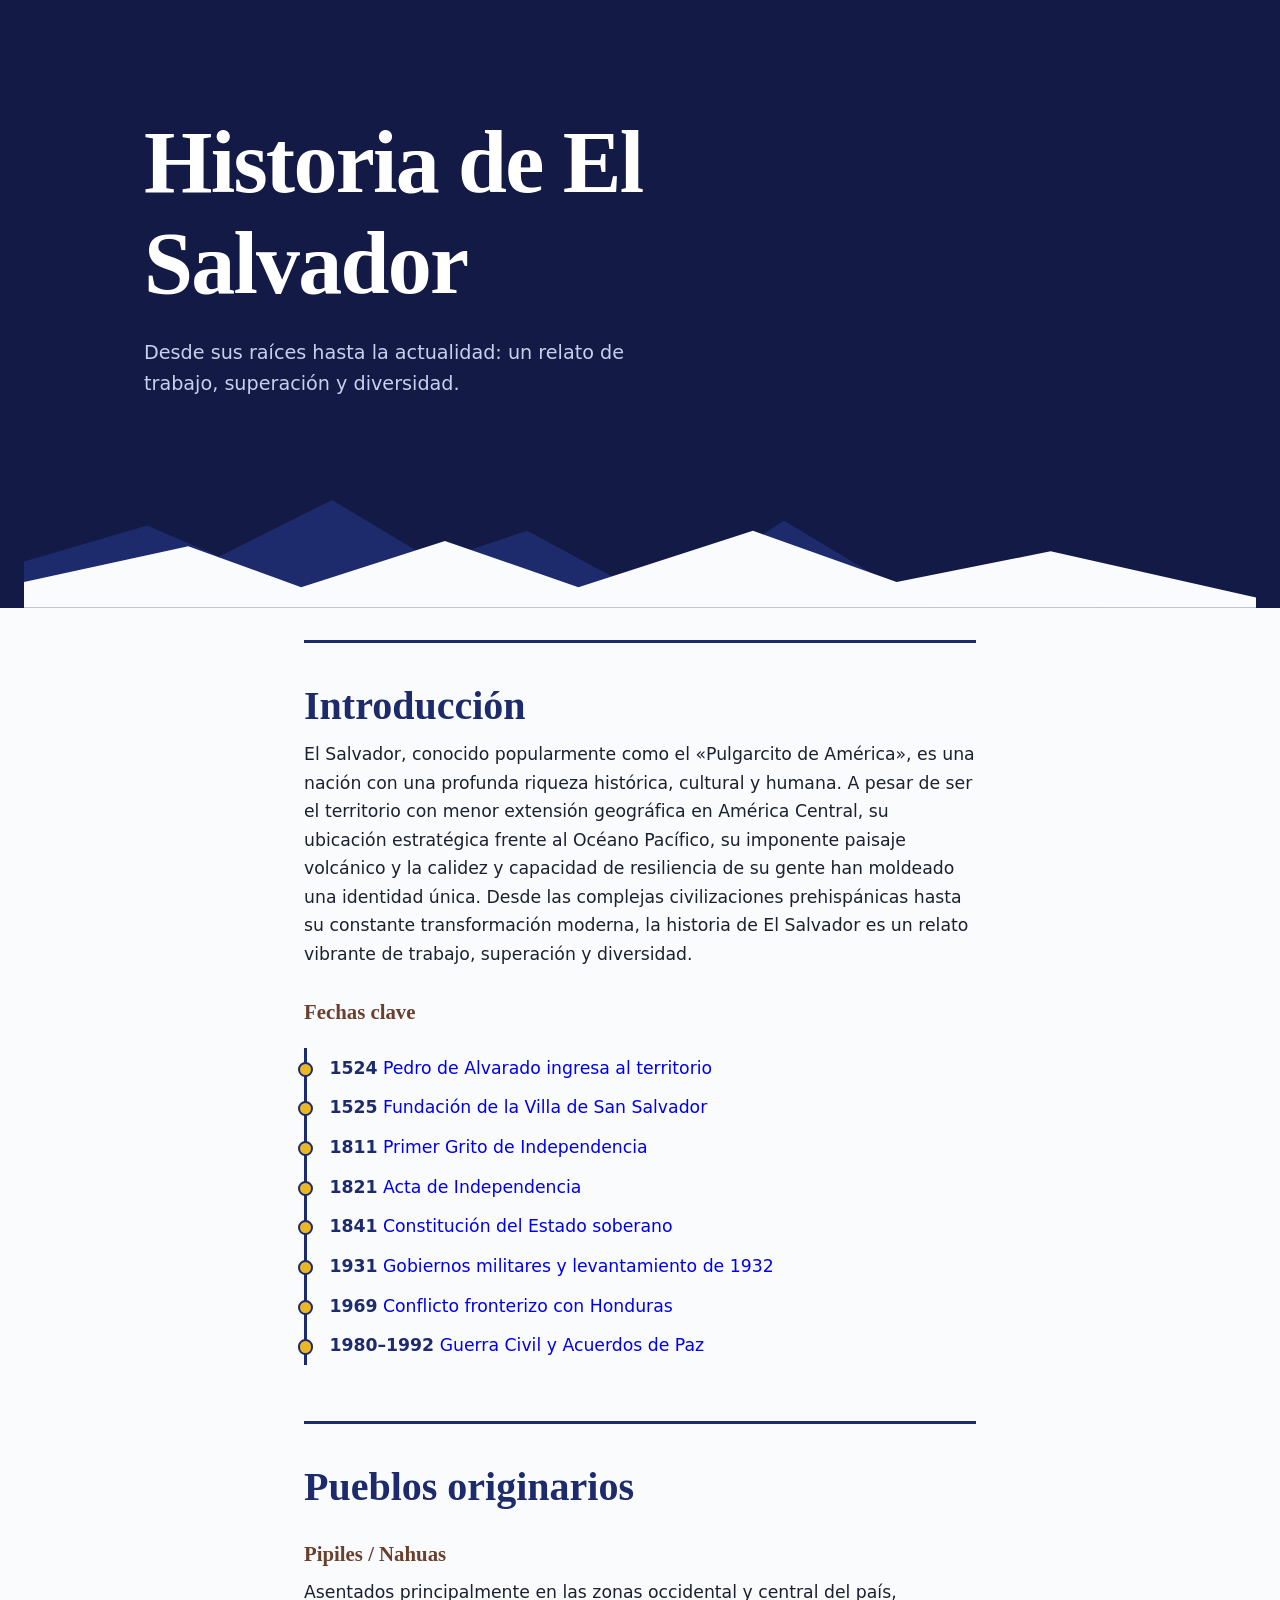
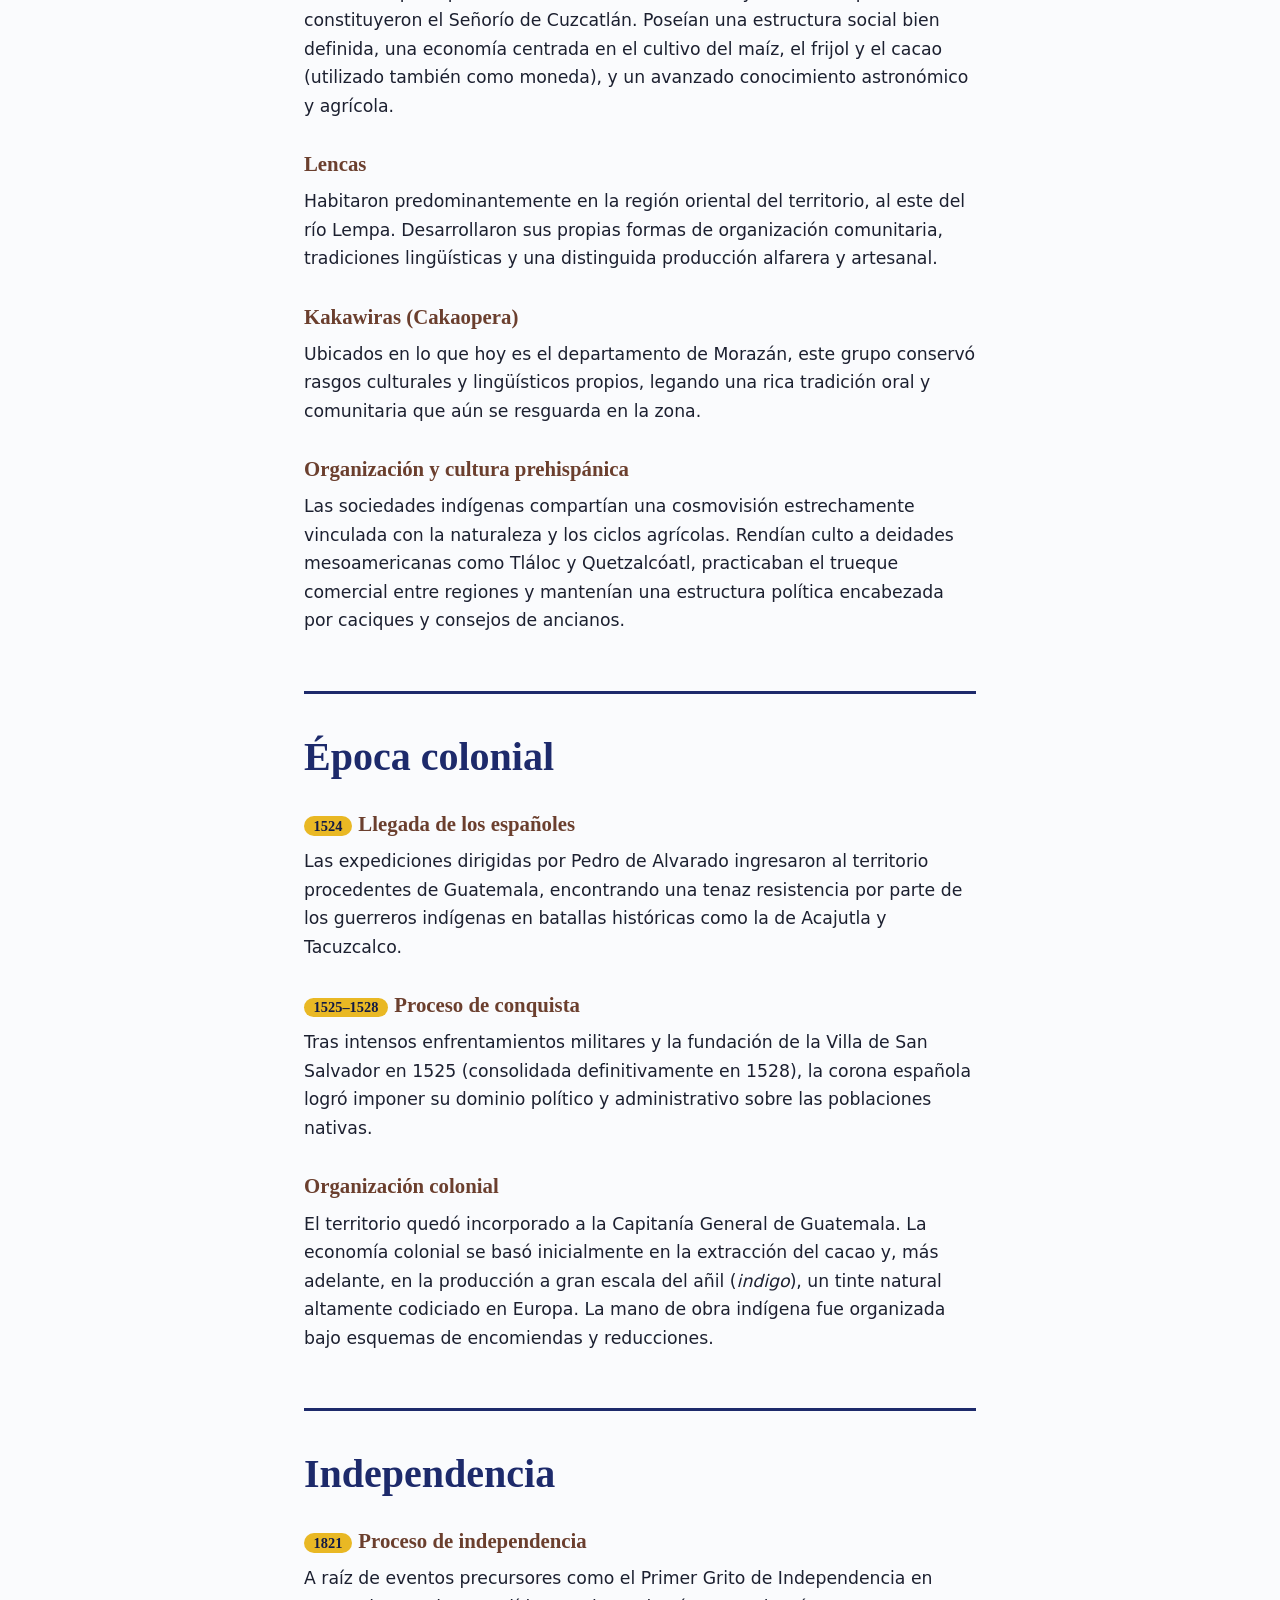
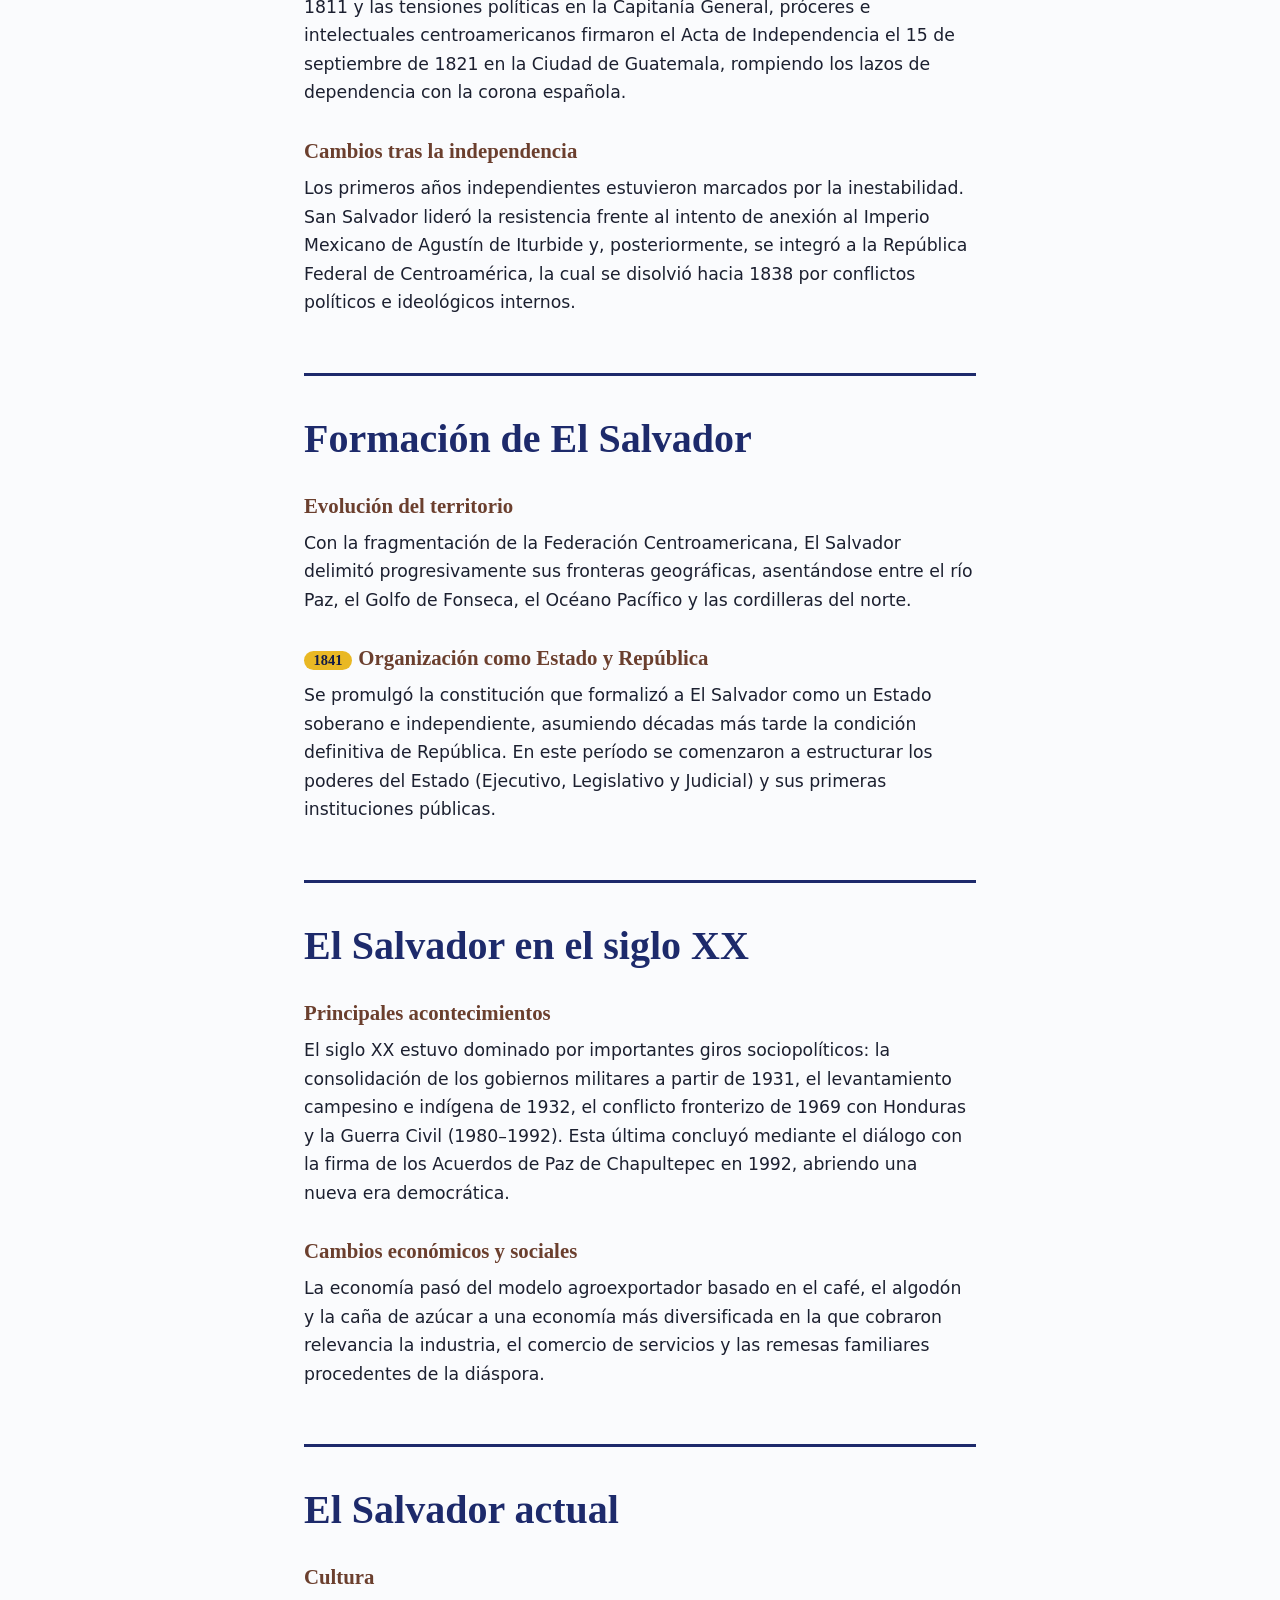
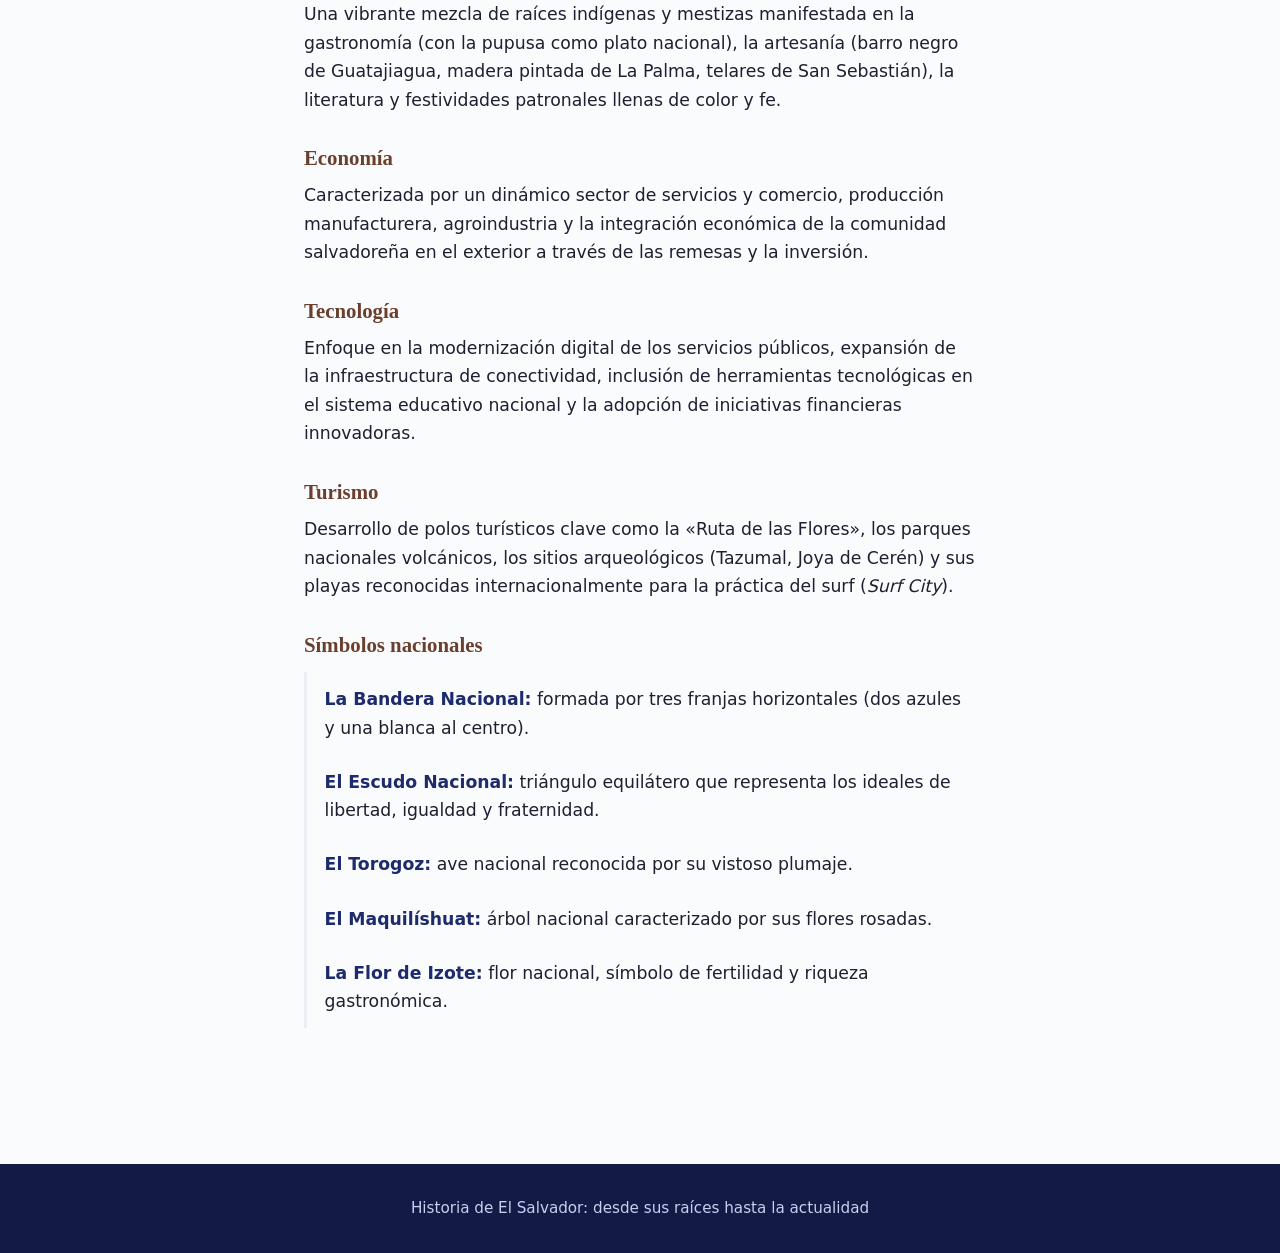
==== commit 312ee549: "Update index.html" ====
--- a/index.html
+++ b/index.html
@@ -4,10 +4,7 @@
 <meta charset="UTF-8">
 <meta name="viewport" content="width=device-width, initial-scale=1.0">
 <meta name="robots" content="noindex, nofollow">
-<title>Historia de El Salvador: desde sus raíces hasta la actualidad</title>
-<link rel="preconnect" href="https://fonts.googleapis.com">
-<link rel="preconnect" href="https://fonts.gstatic.com" crossorigin>
-<link href="https://fonts.googleapis.com/css2?family=Fraunces:opsz,wght@9..144,600;9..144,800&family=Source+Sans+3:wght@400;600&display=swap" rel="stylesheet">
+<link rel="stylesheet" href="menu.css">
 <style>
 :root{--anil:#1d2a6b;--osc:#121a45;--ceniza:#eceef3;--papel:#fafbfd;--tinta:#1c2030;--maiz:#e9b824;--barro:#6b3f2e}
 *{box-sizing:border-box}
@@ -15,6 +12,7 @@
 body{margin:0;font:1.08rem/1.65 "Source Sans 3",system-ui,sans-serif;color:var(--tinta);background:var(--papel)}
 h1,h2,h3{font-family:Fraunces,Georgia,serif;line-height:1.15;margin:0}
 :focus-visible{outline:3px solid var(--maiz);outline-offset:3px}
+
 .portada{background:var(--osc);color:#fff;padding:clamp(3rem,10vw,7rem) 1.5rem 0}
 .portada .in{max-width:62rem;margin:0 auto;padding-bottom:4rem}
 .portada h1{font-size:clamp(2.5rem,8vw,5.5rem);font-weight:800;letter-spacing:-.02em;max-width:15ch}
@@ -22,18 +20,16 @@
 .volcanes{display:block;width:100%;height:auto}
 .volcanes path{fill:var(--anil)}
 .volcanes path:last-child{fill:var(--papel)}
-.wrap{max-width:62rem;margin:0 auto;padding:0 1.5rem;display:grid;grid-template-columns:14rem 1fr;gap:3.5rem}
-nav{position:sticky;top:0;align-self:start;padding:2rem 0}
-nav ol{list-style:none;margin:0;padding:0;border-left:3px solid var(--ceniza)}
-nav a{display:block;padding:.45rem 0 .45rem 1rem;text-decoration:none;color:#4a5068;font-weight:600;font-size:.96rem;margin-left:-3px;border-left:3px solid transparent}
-nav a:hover,nav a.on{color:var(--anil);border-left-color:var(--maiz)}
-main{padding:2rem 0 5rem;max-width:42rem}
+
+/* FORZAR ANCHO COMPLETO Y CENTRADO */
+.wrap{max-width:45rem;margin:0 auto;padding:0 1.5rem;display:block;}
+main{padding:2rem 0 5rem;width:100%;max-width:100%}
+
 section{padding-top:2.5rem;margin-bottom:3.5rem;border-top:3px solid var(--anil)}
 h2{font-size:clamp(1.8rem,4vw,2.5rem);color:var(--anil);font-weight:800}
 h3{font-size:1.3rem;margin:2rem 0 .5rem;color:var(--barro);font-weight:600}
 p{margin:.7rem 0}
 .fecha{display:inline-block;background:var(--maiz);color:var(--osc);font-weight:600;font-size:.9rem;padding:.1rem .6rem;border-radius:2rem;margin-right:.4rem}
-
 .linea{list-style:none;margin:1.5rem 0 0;padding:0 0 0 1.4rem;border-left:3px solid var(--anil)}
 .linea li{position:relative;padding:.35rem 0}
 .linea li:before{content:"";position:absolute;left:-1.95rem;top:.85rem;width:.7rem;height:.7rem;border-radius:50%;background:var(--maiz);border:2px solid var(--anil)}
@@ -44,17 +40,11 @@
 .simbolos li:hover{border-left-color:var(--maiz)}
 .simbolos strong{color:var(--anil)}
 footer{background:var(--osc);color:#c9cfee;text-align:center;padding:2rem 1rem;font-size:.95rem}
-@media(max-width:820px){
- .wrap{grid-template-columns:1fr;gap:0}
- nav{position:static;padding:1.5rem 0 0}
- nav ol{display:flex;flex-wrap:wrap;gap:.3rem;border:0}
- nav a{border:0;background:var(--ceniza);padding:.4rem .8rem;border-radius:2rem;margin:0;font-size:.9rem}
- nav a.on,nav a:hover{background:var(--maiz);color:var(--osc)}
-}
 @media(prefers-reduced-motion:reduce){html{scroll-behavior:auto}}
 </style>
 </head>
 <body>
+
 <header class="portada">
   <div class="in">
     <h1>Historia de El Salvador</h1>
@@ -154,10 +144,5 @@
 
 <footer>Historia de El Salvador: desde sus raíces hasta la actualidad</footer>
 
-<script>
-const enlaces=document.querySelectorAll('nav a');
-const obs=new IntersectionObserver(es=>{es.forEach(e=>{if(e.isIntersecting){enlaces.forEach(a=>a.classList.toggle('on',a.getAttribute('href')==='#'+e.target.id))}})},{rootMargin:'-30% 0px -60% 0px'});
-document.querySelectorAll('main section').forEach(s=>obs.observe(s));
-</script>
 </body>
 </html>
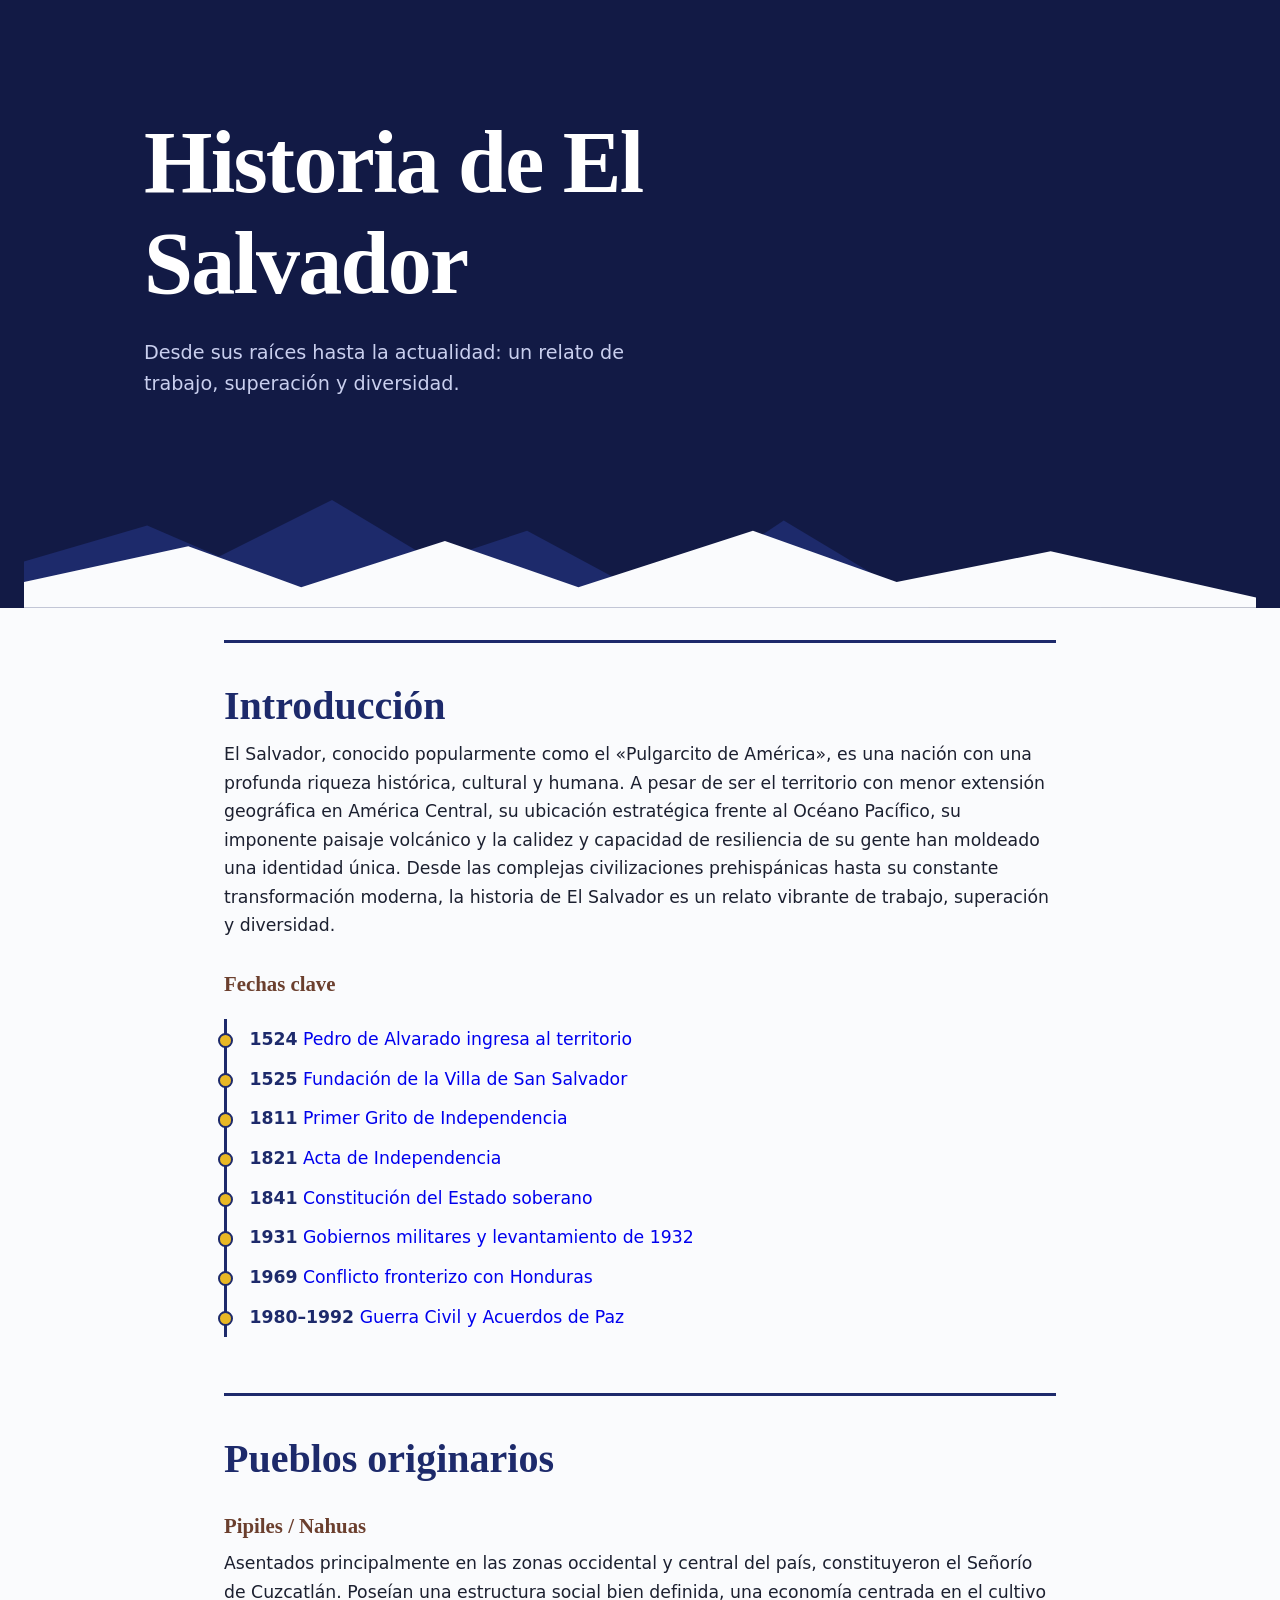
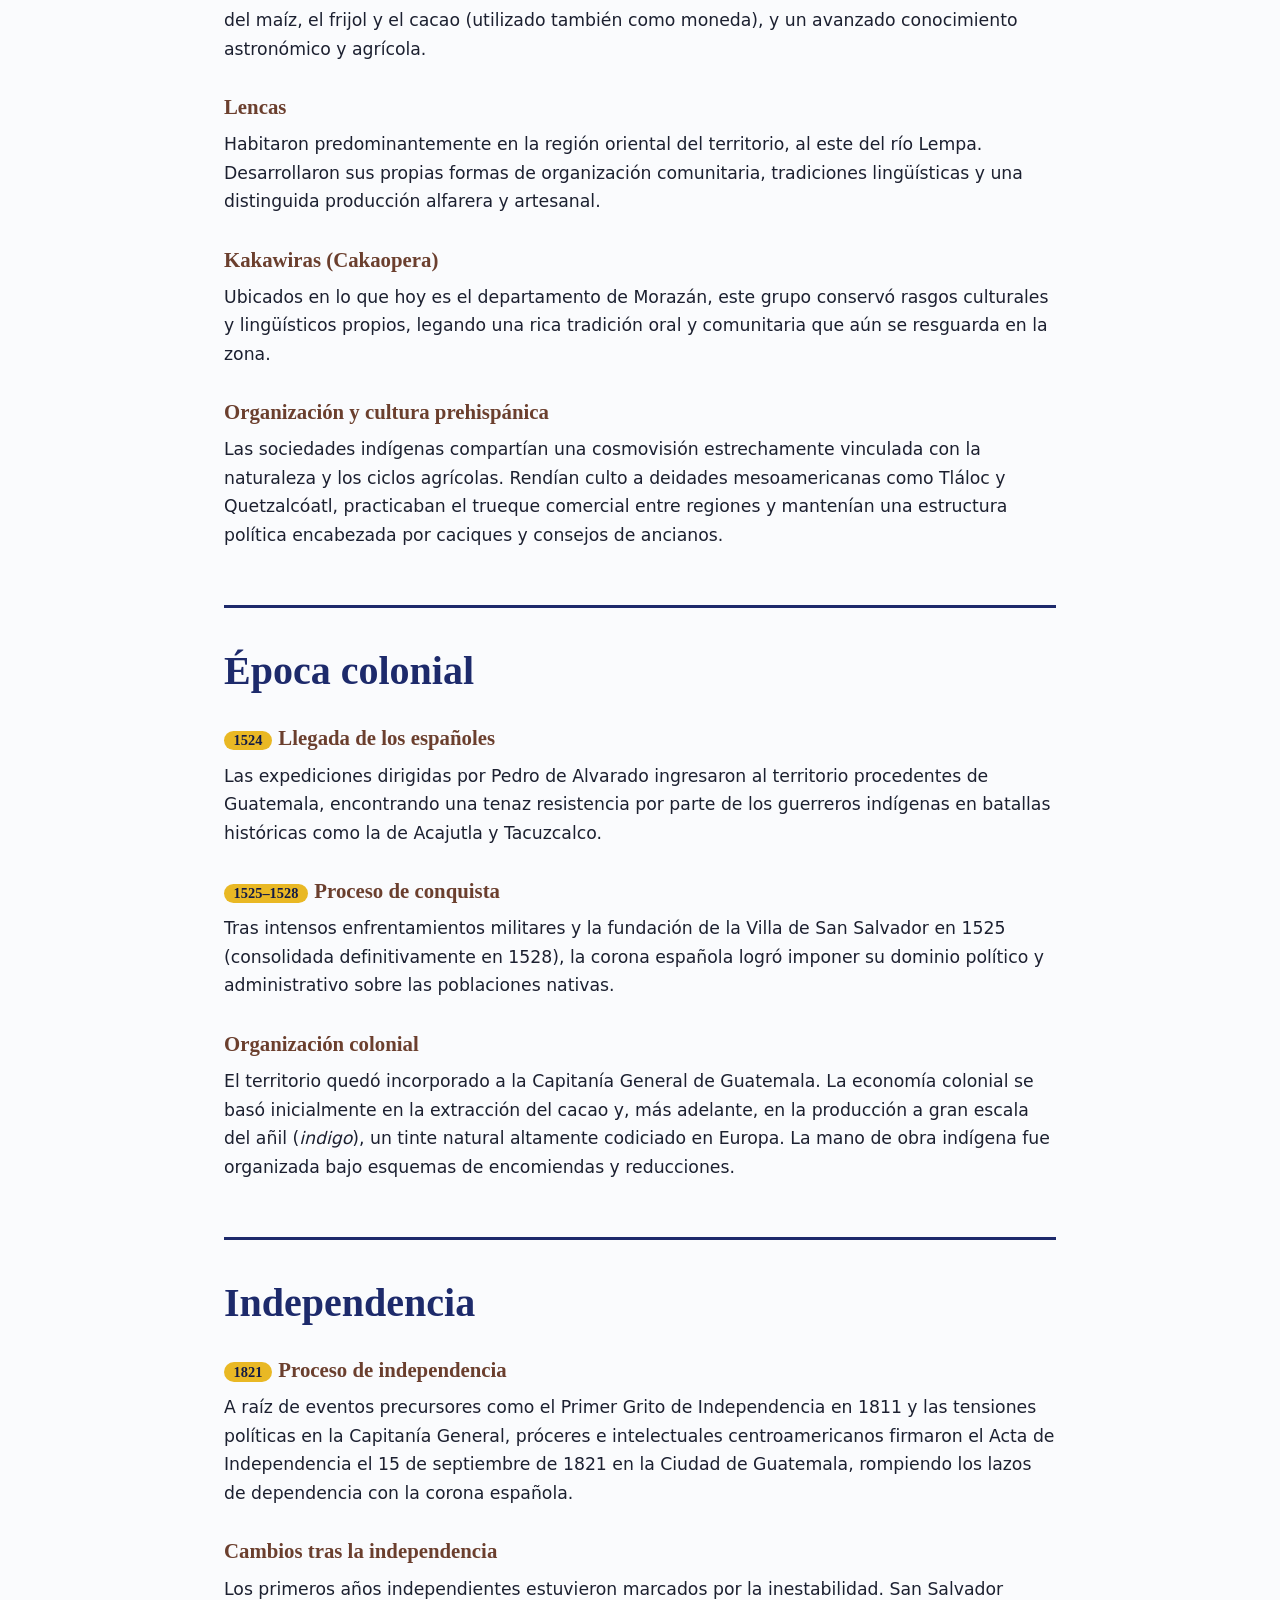
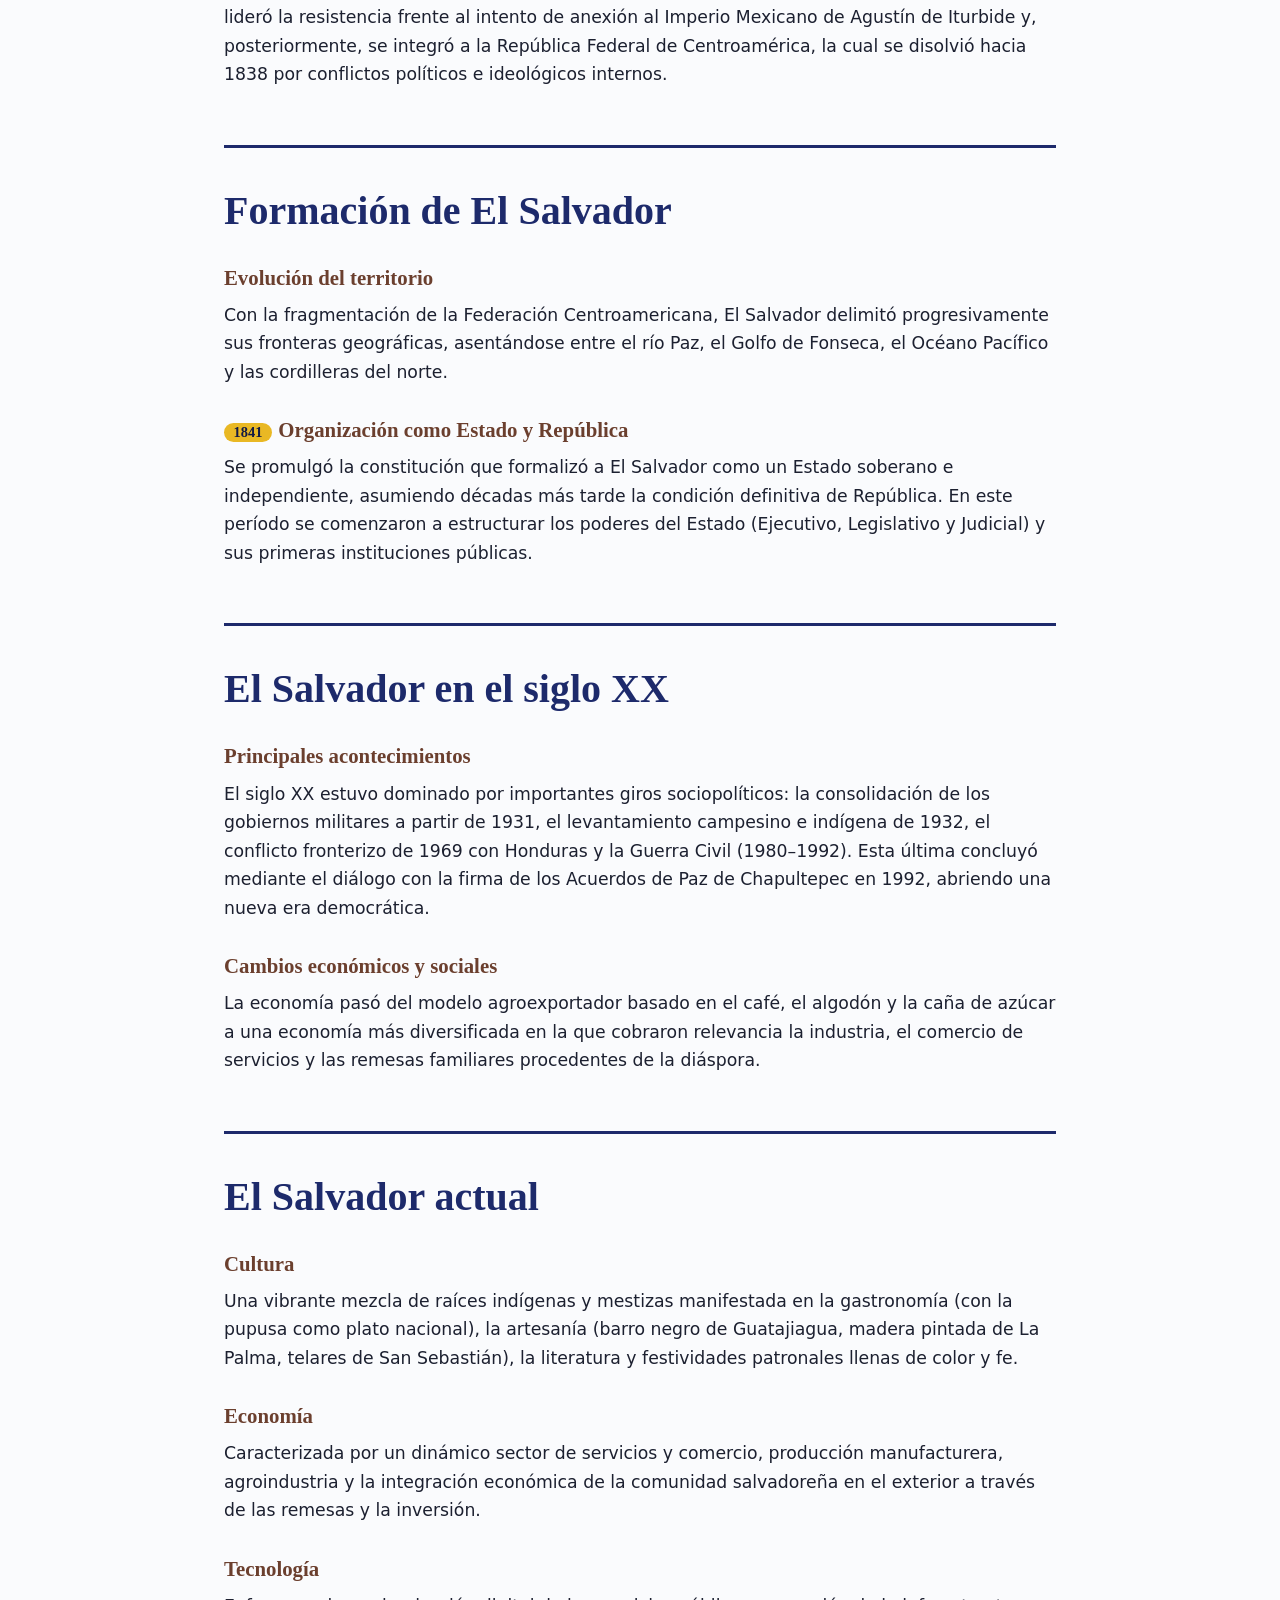
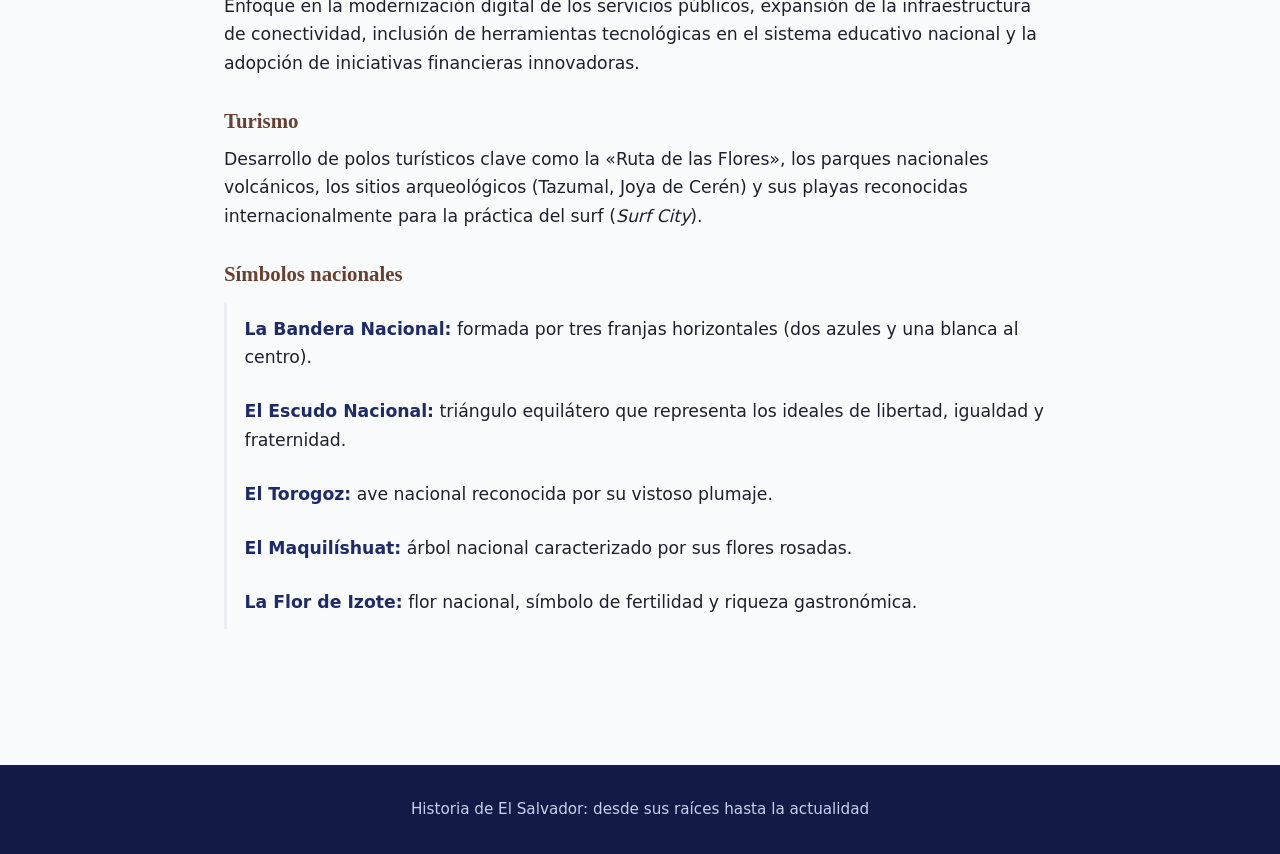
==== commit 4ad7c59a: "Update index.html" ====
--- a/index.html
+++ b/index.html
@@ -4,7 +4,6 @@
 <meta charset="UTF-8">
 <meta name="viewport" content="width=device-width, initial-scale=1.0">
 <meta name="robots" content="noindex, nofollow">
-<link rel="stylesheet" href="menu.css">
 <style>
 :root{--anil:#1d2a6b;--osc:#121a45;--ceniza:#eceef3;--papel:#fafbfd;--tinta:#1c2030;--maiz:#e9b824;--barro:#6b3f2e}
 *{box-sizing:border-box}
@@ -12,7 +11,6 @@
 body{margin:0;font:1.08rem/1.65 "Source Sans 3",system-ui,sans-serif;color:var(--tinta);background:var(--papel)}
 h1,h2,h3{font-family:Fraunces,Georgia,serif;line-height:1.15;margin:0}
 :focus-visible{outline:3px solid var(--maiz);outline-offset:3px}
-
 .portada{background:var(--osc);color:#fff;padding:clamp(3rem,10vw,7rem) 1.5rem 0}
 .portada .in{max-width:62rem;margin:0 auto;padding-bottom:4rem}
 .portada h1{font-size:clamp(2.5rem,8vw,5.5rem);font-weight:800;letter-spacing:-.02em;max-width:15ch}
@@ -21,9 +19,8 @@
 .volcanes path{fill:var(--anil)}
 .volcanes path:last-child{fill:var(--papel)}
 
-/* FORZAR ANCHO COMPLETO Y CENTRADO */
-.wrap{max-width:45rem;margin:0 auto;padding:0 1.5rem;display:block;}
-main{padding:2rem 0 5rem;width:100%;max-width:100%}
+.wrap{max-width:55rem;margin:0 auto;padding:0 1.5rem;display:block;}
+main{padding:2rem 0 5rem;width:100%;max-width:100%;display:block;}
 
 section{padding-top:2.5rem;margin-bottom:3.5rem;border-top:3px solid var(--anil)}
 h2{font-size:clamp(1.8rem,4vw,2.5rem);color:var(--anil);font-weight:800}
@@ -44,7 +41,6 @@
 </style>
 </head>
 <body>
-
 <header class="portada">
   <div class="in">
     <h1>Historia de El Salvador</h1>
